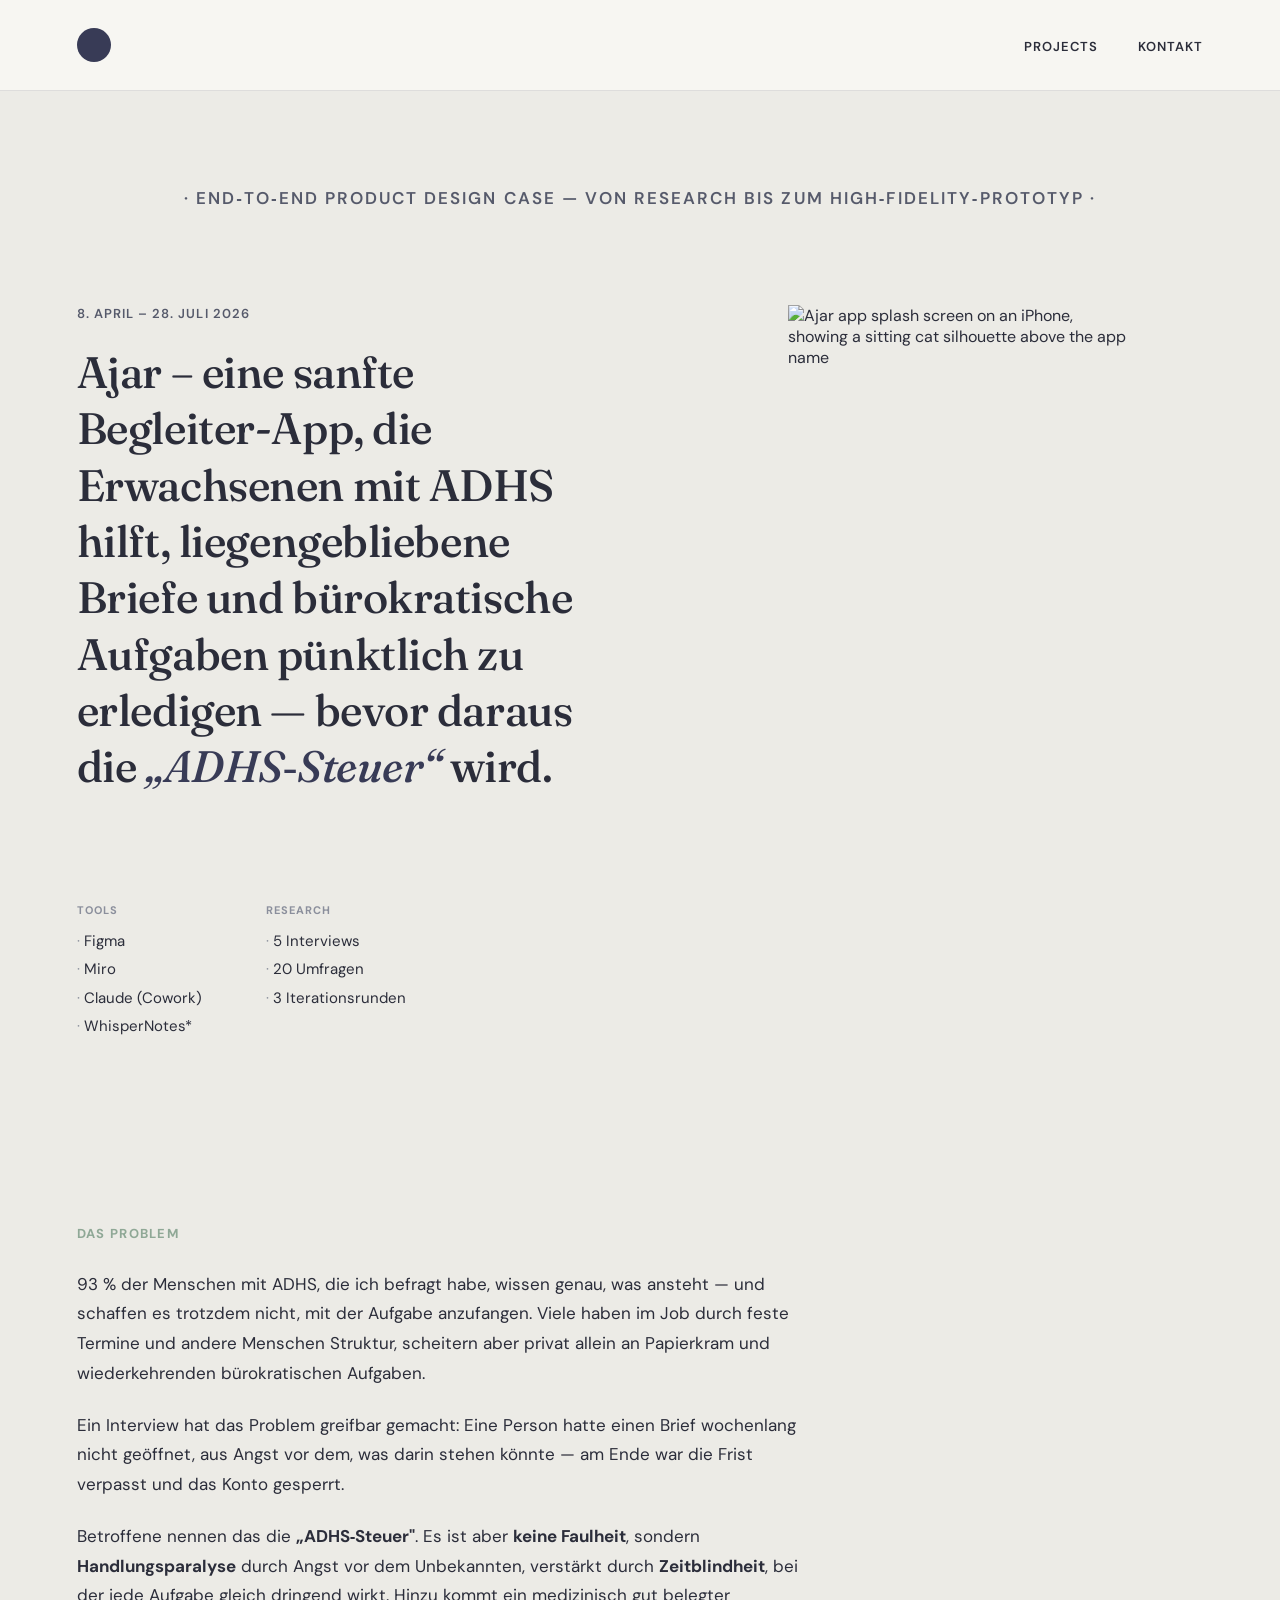
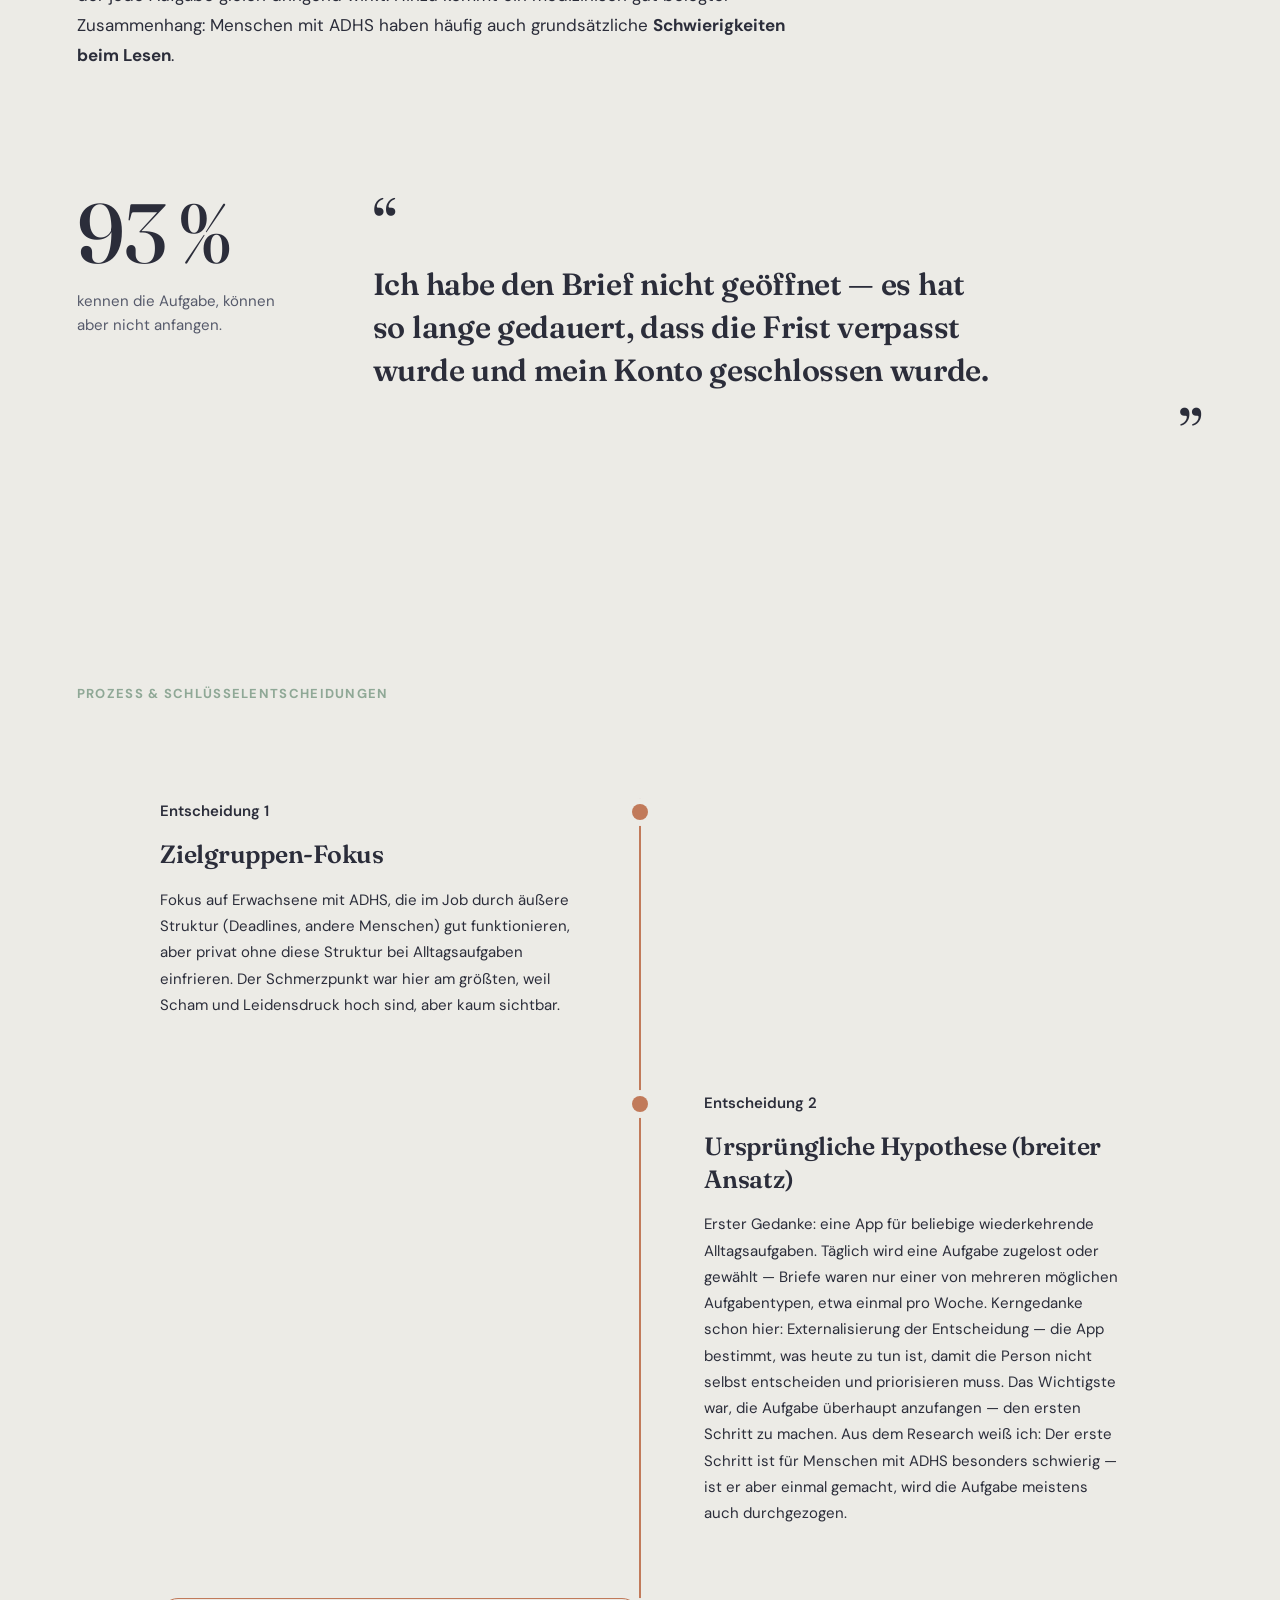
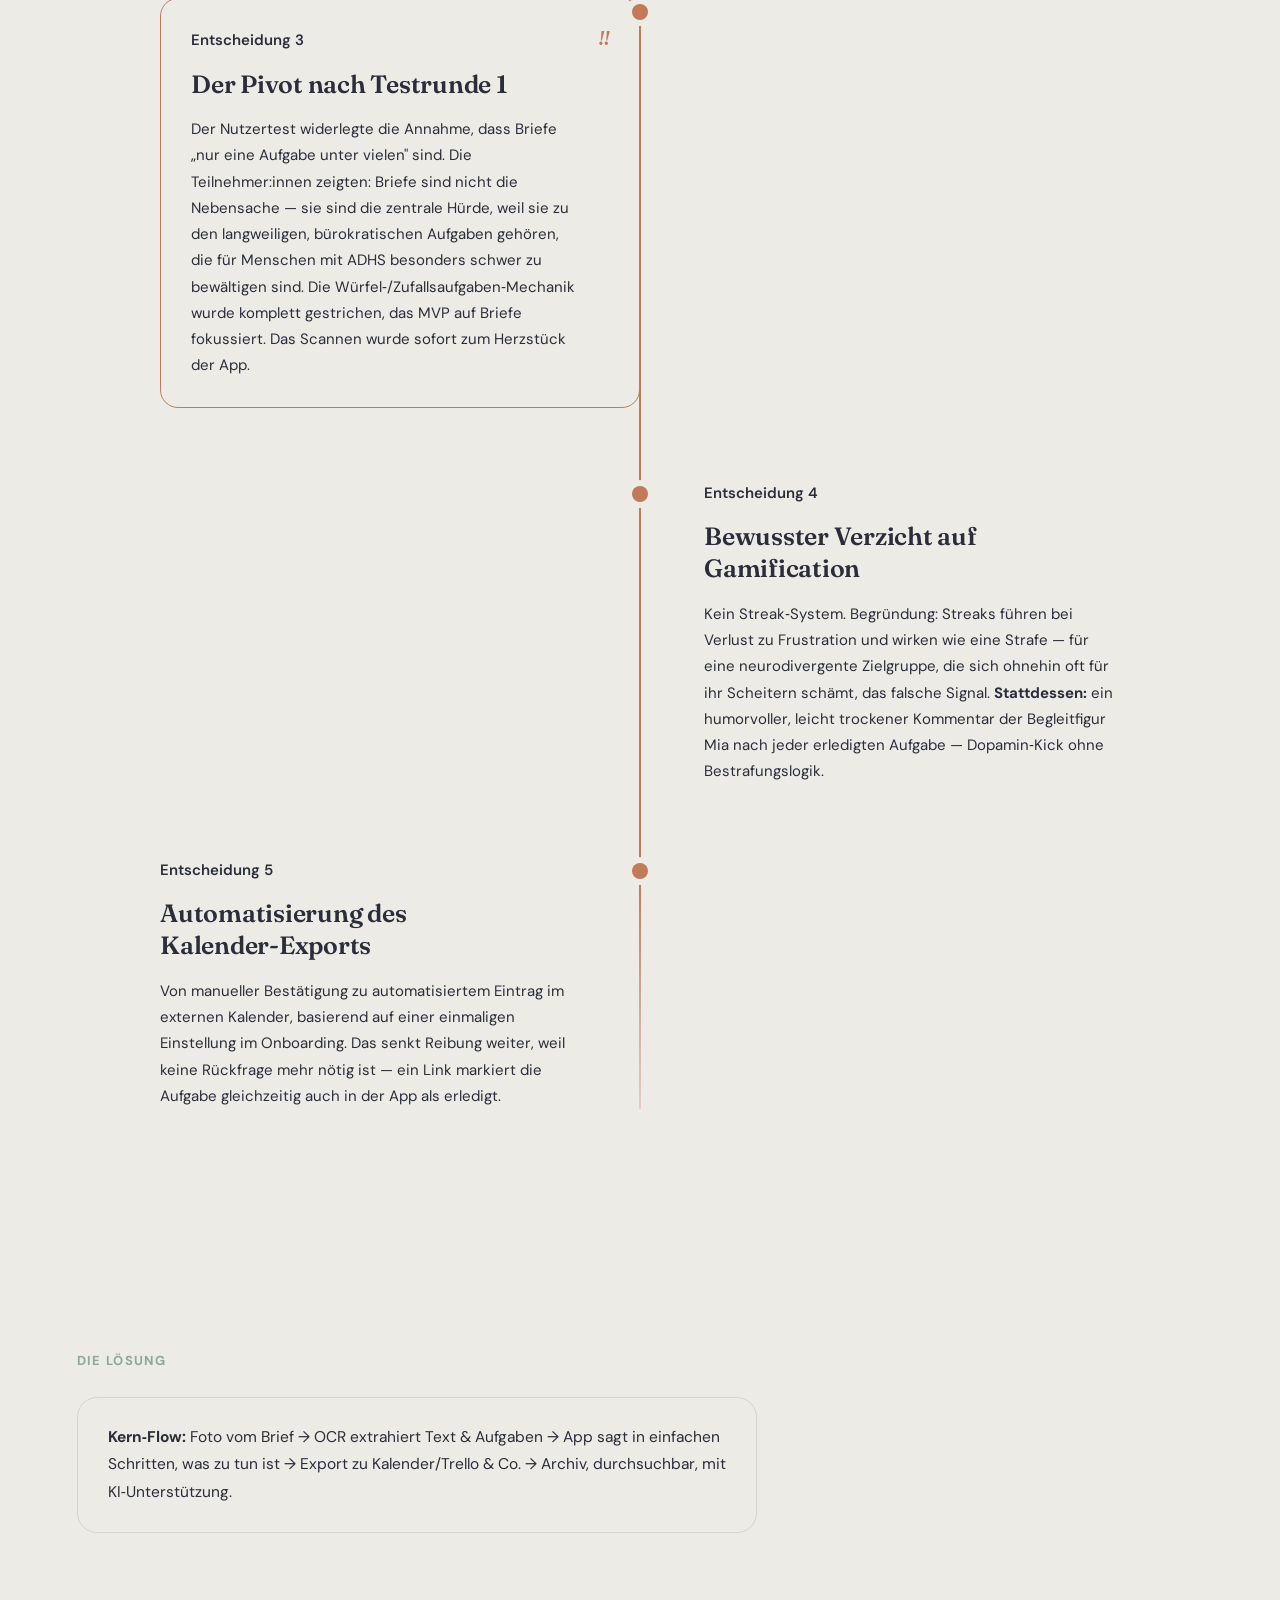
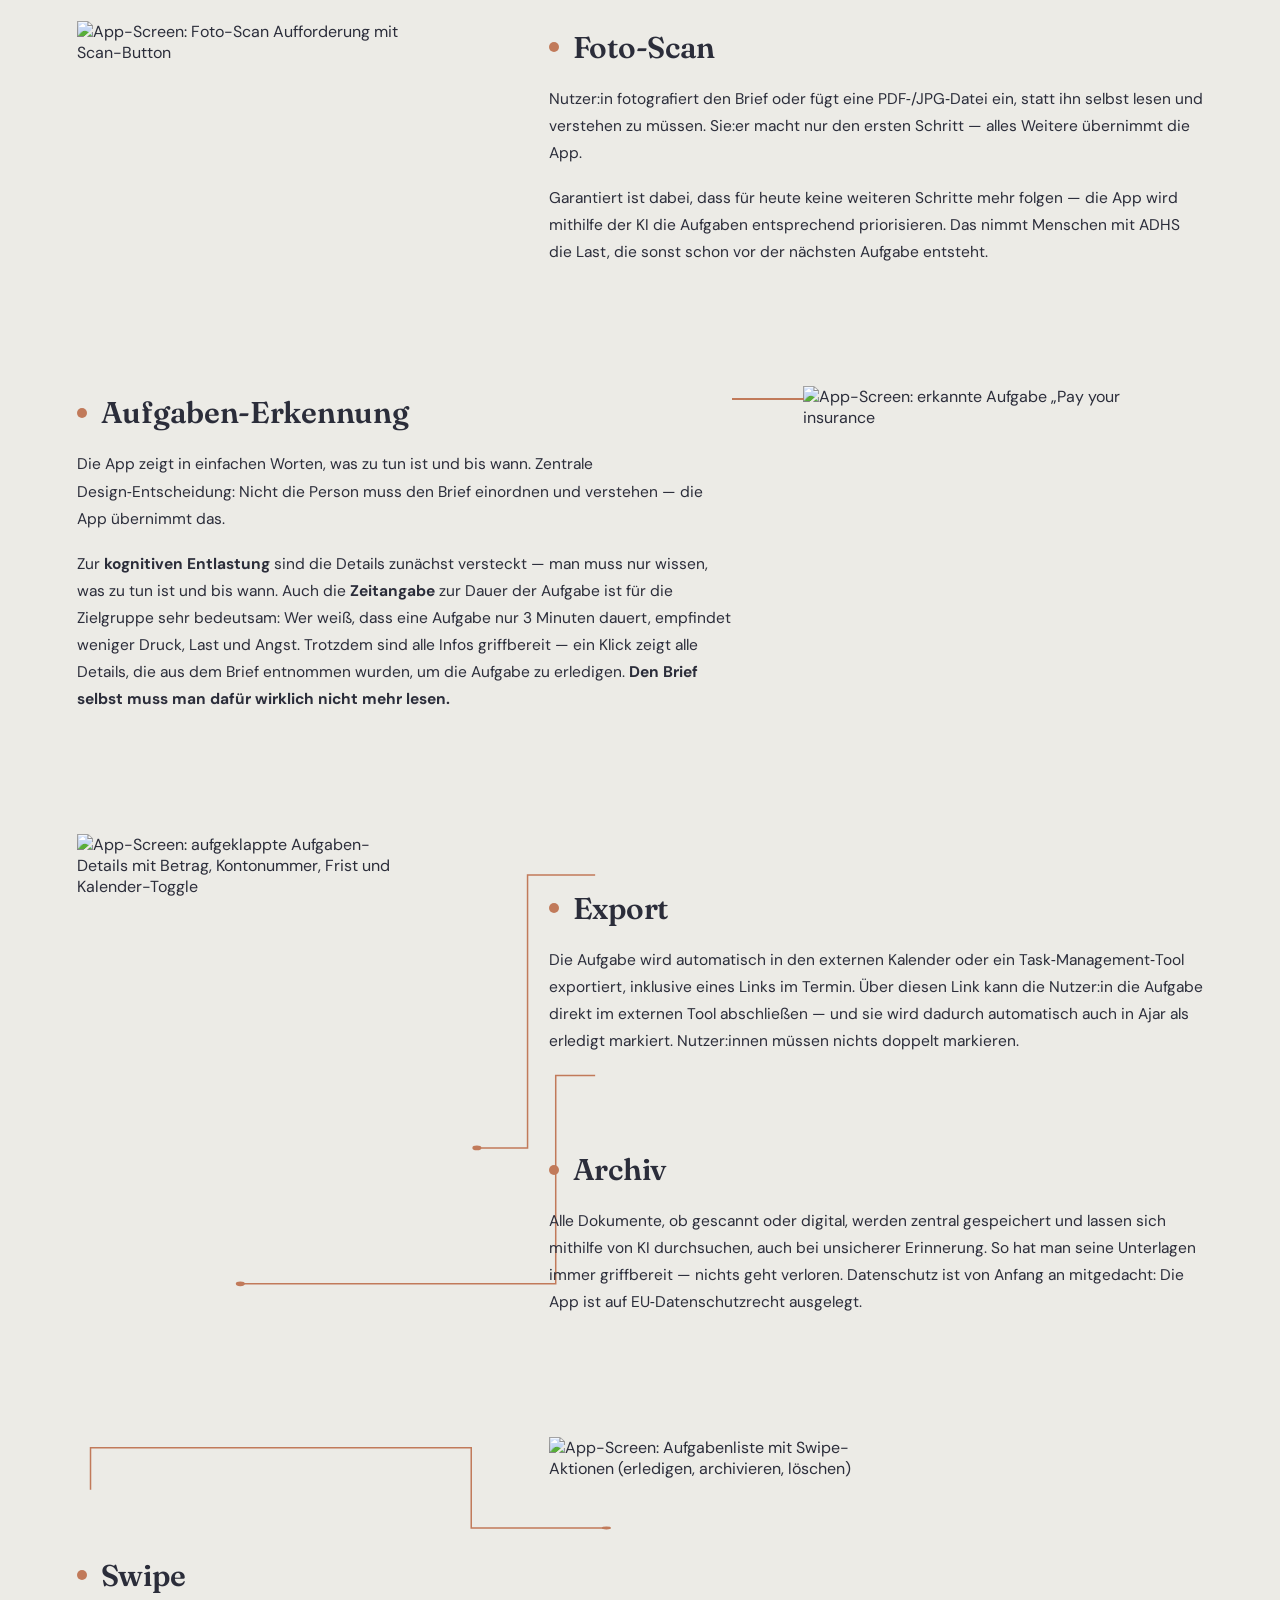
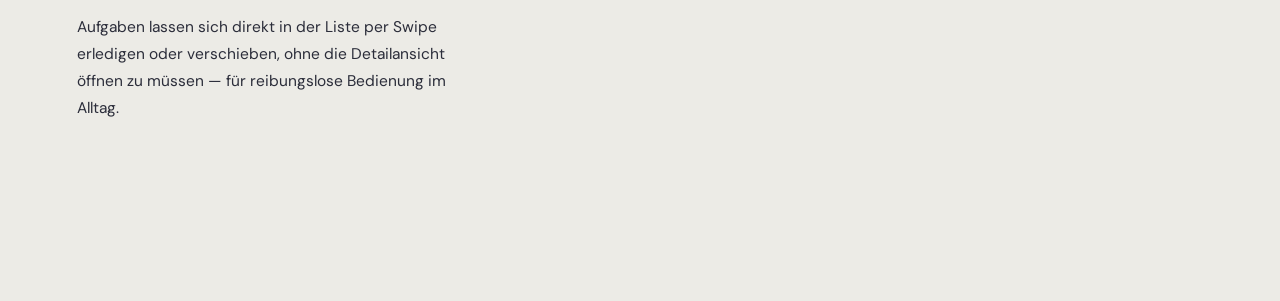
==== index.html @ 33cb2bfc "Add files via upload" ====
<!DOCTYPE html>
<html lang="de">
<head>
<meta charset="UTF-8">
<meta name="viewport" content="width=device-width, initial-scale=1.0">
<title>Ajar — Product Design Case</title>
<link rel="preconnect" href="https://fonts.googleapis.com">
<link rel="preconnect" href="https://fonts.gstatic.com" crossorigin>
<link href="https://fonts.googleapis.com/css2?family=Fraunces:ital,opsz,wght@0,9..144,400;0,9..144,500;0,9..144,600;1,9..144,500&family=DM+Sans:wght@400;500;600;700&display=swap" rel="stylesheet">
<link rel="stylesheet" href="styles.css">
</head>
<body>

<nav>
  <a href="#top" class="logo-dot" aria-label="Home"></a>
  <ul class="nav-links">
    <li><a href="#projects">Projects</a></li>
    <li><a href="#kontakt">Kontakt</a></li>
  </ul>
</nav>

<main class="hero" id="top">
  <p class="eyebrow">· End‑to‑End Product Design Case — von Research bis zum High‑Fidelity‑Prototyp ·</p>

  <div class="hero-grid">
    <div class="hero-copy">
      <p class="date-range">8. April – 28. Juli 2026</p>
      <h1>Ajar – eine sanfte Begleiter‑App, die Erwachsenen mit ADHS hilft, liegengebliebene Briefe und bürokratische Aufgaben pünktlich zu erledigen — bevor daraus die <em>„ADHS‑Steuer“</em> wird.</h1>

      <div class="meta-columns">
        <div class="meta-block">
          <h3>Tools</h3>
          <ul>
            <li>Figma</li>
            <li>Miro</li>
            <li>Claude (Cowork)</li>
            <li>WhisperNotes*</li>
          </ul>
        </div>
        <div class="meta-block">
          <h3>Research</h3>
          <ul>
            <li>5 Interviews</li>
            <li>20 Umfragen</li>
            <li>3 Iterationsrunden</li>
          </ul>
        </div>
      </div>
    </div>

    <div class="phone-wrap">
      <img class="phone-mockup" src="images/ajar-mockup.png" alt="Ajar app splash screen on an iPhone, showing a sitting cat silhouette above the app name">
    </div>
  </div>
</main>

<section class="problem" id="problem">
  <p class="section-eyebrow">Das Problem</p>

  <div class="problem-copy">
    <p>93 % der Menschen mit ADHS, die ich befragt habe, wissen genau, was ansteht — und schaffen es trotzdem nicht, mit der Aufgabe anzufangen. Viele haben im Job durch feste Termine und andere Menschen Struktur, scheitern aber privat allein an Papierkram und wiederkehrenden bürokratischen Aufgaben.</p>

    <p>Ein Interview hat das Problem greifbar gemacht: Eine Person hatte einen Brief wochenlang nicht geöffnet, aus Angst vor dem, was darin stehen könnte — am Ende war die Frist verpasst und das Konto gesperrt.</p>

    <p>Betroffene nennen das die <strong>„ADHS‑Steuer"</strong>. Es ist aber <strong>keine Faulheit</strong>, sondern <strong>Handlungsparalyse</strong> durch Angst vor dem Unbekannten, verstärkt durch <strong>Zeitblindheit</strong>, bei der jede Aufgabe gleich dringend wirkt. Hinzu kommt ein medizinisch gut belegter Zusammenhang: Menschen mit ADHS haben häufig auch grundsätzliche <strong>Schwierigkeiten beim Lesen</strong>.</p>
  </div>

  <div class="problem-highlight">
    <div class="stat-block">
      <span class="stat-number">93 %</span>
      <p class="stat-caption">kennen die Aufgabe, können aber nicht anfangen.</p>
    </div>

    <div class="quote-block">
      <span class="quote-mark">&ldquo;</span>
      <blockquote>Ich habe den Brief nicht geöffnet — es hat so lange gedauert, dass die Frist verpasst wurde und mein Konto geschlossen wurde.</blockquote>
      <span class="quote-mark close">&rdquo;</span>
    </div>
  </div>
</section>

<section class="process" id="process">
  <p class="section-eyebrow">Prozess &amp; Schlüsselentscheidungen</p>

  <div class="timeline">
    <div class="timeline-row left">
      <span class="timeline-dot"></span>
      <div class="timeline-item">
        <p class="step-label">Entscheidung 1</p>
        <h3>Zielgruppen‑Fokus</h3>
        <p>Fokus auf Erwachsene mit ADHS, die im Job durch äußere Struktur (Deadlines, andere Menschen) gut funktionieren, aber privat ohne diese Struktur bei Alltagsaufgaben einfrieren. Der Schmerzpunkt war hier am größten, weil Scham und Leidensdruck hoch sind, aber kaum sichtbar.</p>
      </div>
    </div>

    <div class="timeline-row right">
      <span class="timeline-dot"></span>
      <div class="timeline-item">
        <p class="step-label">Entscheidung 2</p>
        <h3>Ursprüngliche Hypothese (breiter Ansatz)</h3>
        <p>Erster Gedanke: eine App für beliebige wiederkehrende Alltagsaufgaben. Täglich wird eine Aufgabe zugelost oder gewählt — Briefe waren nur einer von mehreren möglichen Aufgabentypen, etwa einmal pro Woche. Kerngedanke schon hier: Externalisierung der Entscheidung — die App bestimmt, was heute zu tun ist, damit die Person nicht selbst entscheiden und priorisieren muss. Das Wichtigste war, die Aufgabe überhaupt anzufangen — den ersten Schritt zu machen. Aus dem Research weiß ich: Der erste Schritt ist für Menschen mit ADHS besonders schwierig — ist er aber einmal gemacht, wird die Aufgabe meistens auch durchgezogen.</p>
      </div>
    </div>

    <div class="timeline-row left">
      <span class="timeline-dot"></span>
      <div class="timeline-item highlight">
        <span class="highlight-icon">‼</span>
        <p class="step-label">Entscheidung 3</p>
        <h3>Der Pivot nach Testrunde 1</h3>
        <p>Der Nutzertest widerlegte die Annahme, dass Briefe „nur eine Aufgabe unter vielen" sind. Die Teilnehmer:innen zeigten: Briefe sind nicht die Nebensache — sie sind die zentrale Hürde, weil sie zu den langweiligen, bürokratischen Aufgaben gehören, die für Menschen mit ADHS besonders schwer zu bewältigen sind. Die Würfel‑/Zufallsaufgaben‑Mechanik wurde komplett gestrichen, das MVP auf Briefe fokussiert. Das Scannen wurde sofort zum Herzstück der App.</p>
      </div>
    </div>

    <div class="timeline-row right">
      <span class="timeline-dot"></span>
      <div class="timeline-item">
        <p class="step-label">Entscheidung 4</p>
        <h3>Bewusster Verzicht auf Gamification</h3>
        <p>Kein Streak‑System. Begründung: Streaks führen bei Verlust zu Frustration und wirken wie eine Strafe — für eine neurodivergente Zielgruppe, die sich ohnehin oft für ihr Scheitern schämt, das falsche Signal. <strong>Stattdessen:</strong> ein humorvoller, leicht trockener Kommentar der Begleitfigur Mia nach jeder erledigten Aufgabe — Dopamin‑Kick ohne Bestrafungslogik.</p>
      </div>
    </div>

    <div class="timeline-row left">
      <span class="timeline-dot"></span>
      <div class="timeline-item">
        <p class="step-label">Entscheidung 5</p>
        <h3>Automatisierung des Kalender‑Exports</h3>
        <p>Von manueller Bestätigung zu automatisiertem Eintrag im externen Kalender, basierend auf einer einmaligen Einstellung im Onboarding. Das senkt Reibung weiter, weil keine Rückfrage mehr nötig ist — ein Link markiert die Aufgabe gleichzeitig auch in der App als erledigt.</p>
      </div>
    </div>
  </div>
</section>


<section class="solution" id="solution">
  <p class="section-eyebrow">Die Lösung</p>

  <div class="flow-card">
    <strong>Kern‑Flow:</strong> Foto vom Brief → OCR extrahiert Text &amp; Aufgaben → App sagt in einfachen Schritten, was zu tun ist → Export zu Kalender/Trello &amp; Co. → Archiv, durchsuchbar, mit KI‑Unterstützung.
  </div>

  <div class="feature-row">
    <div class="feature-phone">
      <img src="images/phone1-scan.png" alt="App-Screen: Foto-Scan Aufforderung mit Scan-Button">
    </div>
    <div class="feature-text">
      <h3>Foto‑Scan</h3>
      <p>Nutzer:in fotografiert den Brief oder fügt eine PDF‑/JPG‑Datei ein, statt ihn selbst lesen und verstehen zu müssen. Sie:er macht nur den ersten Schritt — alles Weitere übernimmt die App.</p>
      <p>Garantiert ist dabei, dass für heute keine weiteren Schritte mehr folgen — die App wird mithilfe der KI die Aufgaben entsprechend priorisieren. Das nimmt Menschen mit ADHS die Last, die sonst schon vor der nächsten Aufgabe entsteht.</p>
    </div>
  </div>

  <div class="feature-row reverse">
    <div class="feature-text">
      <h3>Aufgaben‑Erkennung</h3>
      <p>Die App zeigt in einfachen Worten, was zu tun ist und bis wann. Zentrale Design‑Entscheidung: Nicht die Person muss den Brief einordnen und verstehen — die App übernimmt das.</p>
      <p>Zur <strong>kognitiven Entlastung</strong> sind die Details zunächst versteckt — man muss nur wissen, was zu tun ist und bis wann. Auch die <strong>Zeitangabe</strong> zur Dauer der Aufgabe ist für die Zielgruppe sehr bedeutsam: Wer weiß, dass eine Aufgabe nur 3 Minuten dauert, empfindet weniger Druck, Last und Angst. Trotzdem sind alle Infos griffbereit — ein Klick zeigt alle Details, die aus dem Brief entnommen wurden, um die Aufgabe zu erledigen. <strong>Den Brief selbst muss man dafür wirklich nicht mehr lesen.</strong></p>
    </div>
    <div class="feature-phone">
      <img src="images/phone2-task.png" alt="App-Screen: erkannte Aufgabe „Pay your insurance" mit Frist und Aktionen">
    </div>
  </div>

  <div class="feature-stack-row">
    <svg class="connector-svg" viewBox="0 0 1000 800" preserveAspectRatio="none">
      <path d="M 355 520 L 400 520 L 400 68 L 460 68" fill="none" stroke="#c17a5a" stroke-width="1.5" vector-effect="non-scaling-stroke"/>
      <circle class="dot-end" cx="355" cy="520" r="4" vector-effect="non-scaling-stroke"/>
      <path d="M 145 745 L 425 745 L 425 400 L 460 400" fill="none" stroke="#c17a5a" stroke-width="1.5" vector-effect="non-scaling-stroke"/>
      <circle class="dot-end" cx="145" cy="745" r="4" vector-effect="non-scaling-stroke"/>
    </svg>
    <div class="feature-phone">
      <img src="images/phone3-detail.png" alt="App-Screen: aufgeklappte Aufgaben-Details mit Betrag, Kontonummer, Frist und Kalender-Toggle">
    </div>
    <div class="feature-stack">
      <div class="feature-text">
        <h3>Export</h3>
        <p>Die Aufgabe wird automatisch in den externen Kalender oder ein Task‑Management‑Tool exportiert, inklusive eines Links im Termin. Über diesen Link kann die Nutzer:in die Aufgabe direkt im externen Tool abschließen — und sie wird dadurch automatisch auch in Ajar als erledigt markiert. Nutzer:innen müssen nichts doppelt markieren.</p>
      </div>
      <div class="feature-text">
        <h3>Archiv</h3>
        <p>Alle Dokumente, ob gescannt oder digital, werden zentral gespeichert und lassen sich mithilfe von KI durchsuchen, auch bei unsicherer Erinnerung. So hat man seine Unterlagen immer griffbereit — nichts geht verloren. Datenschutz ist von Anfang an mitgedacht: Die App ist auf EU‑Datenschutzrecht ausgelegt.</p>
      </div>
    </div>
  </div>

  <div class="feature-swipe-row">
    <svg class="connector-svg" viewBox="0 0 1000 800" preserveAspectRatio="none">
      <path d="M 470 255 L 350 255 L 350 30 L 12 30 L 12 148" fill="none" stroke="#c17a5a" stroke-width="1.5" vector-effect="non-scaling-stroke"/>
      <circle class="dot-end" cx="470" cy="255" r="4" vector-effect="non-scaling-stroke"/>
    </svg>
    <div class="feature-text">
      <h3>Swipe</h3>
      <p>Aufgaben lassen sich direkt in der Liste per Swipe erledigen oder verschieben, ohne die Detailansicht öffnen zu müssen — für reibungslose Bedienung im Alltag.</p>
    </div>
    <div class="feature-phone">
      <img src="images/phone4-swipe.png" alt="App-Screen: Aufgabenliste mit Swipe-Aktionen (erledigen, archivieren, löschen)">
    </div>
  </div>
</section>

</body>
</html>
---- styles.css ----
:root {
    --bg: #ecebe6;
    --bg-nav: #f7f6f2;
    --ink: #2b2d3a;
    --ink-soft: #565a6b;
    --ink-faint: #8b8f9c;
    --navy: #383b56;
    --navy-deep: #23253a;
    --rule: rgba(43, 45, 58, 0.12);
    --cream-hair: rgba(43, 45, 58, 0.18);
  }

  * { margin: 0; padding: 0; box-sizing: border-box; }

  html { scroll-behavior: smooth; }

  body {
    background: var(--bg);
    color: var(--ink);
    font-family: 'DM Sans', sans-serif;
    -webkit-font-smoothing: antialiased;
  }

  /* ---------- NAV ---------- */
  nav {
    display: flex;
    align-items: center;
    justify-content: space-between;
    padding: 28px clamp(24px, 6vw, 96px);
    background: var(--bg-nav);
    border-bottom: 1px solid var(--rule);
  }

  .logo-dot {
    width: 34px;
    height: 34px;
    border-radius: 50%;
    background: var(--navy);
    display: block;
  }

  .logo-dot:focus-visible,
  .nav-links a:focus-visible {
    outline: 2px solid var(--navy);
    outline-offset: 4px;
  }

  .nav-links {
    display: flex;
    gap: 40px;
    list-style: none;
  }

  .nav-links a {
    color: var(--ink);
    text-decoration: none;
    font-size: 13px;
    font-weight: 600;
    letter-spacing: 0.08em;
    text-transform: uppercase;
    position: relative;
    padding-bottom: 4px;
  }

  .nav-links a::after {
    content: "";
    position: absolute;
    left: 0;
    bottom: 0;
    width: 0;
    height: 1px;
    background: var(--ink);
    transition: width 0.25s ease;
  }

  .nav-links a:hover::after { width: 100%; }

  /* ---------- HERO ---------- */
  .hero {
    padding: clamp(48px, 8vw, 96px) clamp(24px, 6vw, 96px) clamp(64px, 10vw, 120px);
  }

  .eyebrow {
    text-align: center;
    font-size: clamp(13px, 1.4vw, 17px);
    font-weight: 600;
    letter-spacing: 0.12em;
    text-transform: uppercase;
    color: var(--ink-soft);
    margin-bottom: clamp(56px, 8vw, 96px);
  }

  .hero-grid {
    display: grid;
    grid-template-columns: minmax(280px, 560px) 1fr;
    gap: clamp(32px, 6vw, 80px);
    align-items: start;
  }

  .hero-copy { opacity: 0; animation: rise 0.7s ease forwards 0.1s; }

  .date-range {
    font-size: 13px;
    font-weight: 600;
    letter-spacing: 0.08em;
    text-transform: uppercase;
    color: var(--ink-soft);
    margin-bottom: 22px;
  }

  h1 {
    font-family: 'Fraunces', serif;
    font-weight: 500;
    font-size: clamp(30px, 3.6vw, 44px);
    line-height: 1.28;
    letter-spacing: -0.01em;
    color: var(--ink);
    max-width: 34ch;
  }

  h1 em {
    font-style: italic;
    color: var(--navy);
  }

  .meta-columns {
    display: flex;
    gap: clamp(40px, 5vw, 64px);
    margin-top: clamp(64px, 12vh, 140px);
  }

  .meta-block h3 {
    font-size: 11px;
    font-weight: 700;
    letter-spacing: 0.1em;
    text-transform: uppercase;
    color: var(--ink-faint);
    margin-bottom: 10px;
  }

  .meta-block ul {
    list-style: none;
    font-size: 15px;
    line-height: 1.9;
    color: var(--ink);
  }

  .meta-block li::before {
    content: "· ";
    color: var(--ink-faint);
  }

  /* ---------- PHONE MOCKUP ---------- */
  .phone-wrap {
    display: flex;
    justify-content: center;
    opacity: 0;
    animation: rise 0.8s ease forwards 0.3s;
  }

  .phone-mockup {
    width: 100%;
    max-width: 340px;
    height: auto;
    display: block;
    filter: drop-shadow(0 30px 60px -20px rgba(35, 37, 58, 0.45))
            drop-shadow(0 10px 24px -8px rgba(35, 37, 58, 0.25));
  }

  @keyframes rise {
    from { opacity: 0; transform: translateY(18px); }
    to { opacity: 1; transform: translateY(0); }
  }

  @media (prefers-reduced-motion: reduce) {
    .hero-copy, .phone-wrap { animation: none; opacity: 1; }
  }

  /* ---------- RESPONSIVE ---------- */
  @media (max-width: 860px) {
    .hero-grid {
      grid-template-columns: 1fr;
    }
    .phone-wrap { order: -1; margin-bottom: 40px; }
    .meta-columns { flex-wrap: wrap; row-gap: 32px; }
    .nav-links { gap: 24px; }
  }

  @media (max-width: 480px) {
    nav { padding: 22px 20px; }
    .phone { width: 220px; height: 460px; }
  }

  /* ---------- PROBLEM SECTION ---------- */
  .problem {
    padding: clamp(40px, 6vw, 64px) clamp(24px, 6vw, 96px) clamp(96px, 12vw, 160px);
    max-width: 1280px;
  }

  .section-eyebrow {
    font-size: 13px;
    font-weight: 700;
    letter-spacing: 0.1em;
    text-transform: uppercase;
    color: #8fa896;
    margin-bottom: 28px;
  }

  .problem-copy {
    display: flex;
    flex-direction: column;
    gap: 22px;
    max-width: 62ch;
    font-size: 17px;
    line-height: 1.75;
    color: var(--ink);
  }

  .problem-copy strong {
    font-weight: 700;
    color: var(--ink);
  }

  .problem-copy em {
    font-style: normal;
  }

  .problem-highlight {
    display: grid;
    grid-template-columns: minmax(160px, 240px) 1fr;
    gap: clamp(24px, 5vw, 56px);
    align-items: start;
    margin-top: clamp(64px, 10vw, 120px);
  }

  .stat-block {
    display: flex;
    flex-direction: column;
    gap: 14px;
  }

  .stat-number {
    font-family: 'Fraunces', serif;
    font-weight: 500;
    font-size: clamp(56px, 7vw, 84px);
    line-height: 1;
    color: var(--ink);
    letter-spacing: -0.01em;
  }

  .stat-caption {
    font-size: 15px;
    line-height: 1.6;
    color: var(--ink-soft);
    max-width: 20ch;
  }

  .quote-block {
    position: relative;
  }

  .quote-mark {
    font-family: 'Fraunces', serif;
    font-size: clamp(48px, 6vw, 68px);
    color: var(--ink);
    line-height: 1;
    display: block;
    margin-bottom: 4px;
  }

  .quote-mark.close {
    text-align: right;
    margin-top: 8px;
    margin-bottom: 0;
  }

  blockquote {
    font-family: 'Fraunces', serif;
    font-weight: 600;
    font-size: clamp(22px, 2.4vw, 32px);
    line-height: 1.4;
    color: var(--ink);
    letter-spacing: -0.01em;
    max-width: 30ch;
  }

  @media (max-width: 780px) {
    .problem-highlight {
      grid-template-columns: 1fr;
      gap: 40px;
    }
  }

  /* ---------- PROCESS TIMELINE ---------- */
  .process {
    padding: clamp(40px, 6vw, 64px) clamp(24px, 6vw, 96px) clamp(120px, 14vw, 180px);
  }

  .timeline {
    position: relative;
    max-width: 1240px;
    margin-top: clamp(56px, 8vw, 96px);
  }

  .timeline::before {
    content: "";
    position: absolute;
    top: 0;
    left: 50%;
    width: 2px;
    height: 100%;
    background: linear-gradient(to bottom, #c17a5a 0%, #c17a5a 88%, rgba(193, 122, 90, 0.25) 100%);
    transform: translateX(-50%);
  }

  .timeline-row {
    position: relative;
    display: grid;
    grid-template-columns: 1fr 1fr;
    align-items: start;
    min-height: 40px;
  }

  .timeline-row + .timeline-row { margin-top: clamp(48px, 6vw, 72px); }

  .timeline-dot {
    position: absolute;
    left: 50%;
    top: 6px;
    width: 16px;
    height: 16px;
    border-radius: 50%;
    background: #c17a5a;
    transform: translateX(-50%);
    z-index: 2;
    box-shadow: 0 0 0 6px var(--bg);
  }

  .timeline-item { max-width: 480px; }

  .timeline-row.left .timeline-item {
    grid-column: 1;
    justify-self: end;
    padding-right: clamp(32px, 5vw, 64px);
    text-align: left;
  }

  .timeline-row.right .timeline-item {
    grid-column: 2;
    justify-self: start;
    padding-left: clamp(32px, 5vw, 64px);
    grid-row: 1;
  }

  .timeline-row.right { grid-template-columns: 1fr 1fr; }

  .step-label {
    font-size: 13px;
    font-weight: 600;
    color: var(--ink-soft);
    margin-bottom: 14px;
  }

  .timeline-item h3 {
    font-family: 'Fraunces', serif;
    font-weight: 600;
    font-size: clamp(20px, 2vw, 25px);
    line-height: 1.3;
    color: var(--ink);
    margin-bottom: 16px;
    letter-spacing: -0.01em;
  }

  .timeline-item p {
    font-size: 15px;
    line-height: 1.75;
    color: var(--ink);
  }

  .timeline-item p strong { font-weight: 700; }

  .timeline-item.highlight {
    position: relative;
    border: 1.5px solid #c17a5a;
    border-radius: 18px;
    padding: 28px 30px;
  }

  .highlight-icon {
    position: absolute;
    top: 26px;
    right: 28px;
    color: #c17a5a;
    font-family: 'Fraunces', serif;
    font-weight: 700;
    font-style: italic;
    font-size: 20px;
  }

  @media (max-width: 860px) {
    .timeline::before { left: 20px; }
    .timeline-dot { left: 20px; }
    .timeline-row,
    .timeline-row.right { grid-template-columns: 1fr; }
    .timeline-row.left .timeline-item,
    .timeline-row.right .timeline-item {
      grid-column: 1;
      justify-self: start;
      padding-left: 52px;
      padding-right: 0;
      max-width: 100%;
    }
    .highlight-icon { right: 20px; }
  }

  /* ---------- SOLUTION SECTION ---------- */
  .solution {
    padding: clamp(40px, 6vw, 64px) clamp(24px, 6vw, 96px) clamp(120px, 14vw, 180px);
  }

  .flow-card {
    border: 1.5px solid var(--rule);
    border-radius: 20px;
    padding: 26px 30px;
    max-width: 680px;
    font-size: 15.5px;
    line-height: 1.75;
    color: var(--ink);
    margin: 28px 0 clamp(56px, 8vw, 88px);
  }

  .flow-card strong { font-weight: 700; }

  .feature-row {
    display: grid;
    grid-template-columns: minmax(260px, 400px) 1fr;
    gap: clamp(32px, 6vw, 72px);
    align-items: start;
  }

  .feature-row + .feature-row {
    margin-top: clamp(64px, 10vw, 120px);
  }

  .feature-row.reverse {
    grid-template-columns: 1fr minmax(260px, 400px);
  }

  .feature-row.reverse .feature-phone { grid-column: 2; grid-row: 1; }
  .feature-row.reverse .feature-text { grid-column: 1; grid-row: 1; }

  .feature-phone img {
    width: 100%;
    max-width: 340px;
    height: auto;
    display: block;
    filter: drop-shadow(0 24px 44px -18px rgba(35, 37, 58, 0.4));
  }

  .feature-text {
    position: relative;
    padding-top: 8px;
  }

  .feature-text h3 {
    font-family: 'Fraunces', serif;
    font-weight: 600;
    font-size: clamp(22px, 2.4vw, 30px);
    color: var(--ink);
    letter-spacing: -0.01em;
    margin-bottom: 20px;
    display: flex;
    align-items: center;
    gap: 14px;
  }

  .feature-text h3::before {
    content: "";
    width: 10px;
    height: 10px;
    border-radius: 50%;
    background: #c17a5a;
    flex-shrink: 0;
  }

  .feature-text p {
    font-size: 15.5px;
    line-height: 1.75;
    color: var(--ink);
  }

  .feature-text p + p { margin-top: 18px; }

  .feature-text p strong { font-weight: 700; }

  /* connector line between dot and phone, desktop only */
  .feature-row.reverse .feature-text h3::after {
    content: "";
    position: absolute;
    top: 12px;
    right: -1px;
    width: clamp(32px, 6vw, 72px);
    height: 1.5px;
    background: #c17a5a;
    transform: translateX(100%);
  }

  @media (max-width: 860px) {
    .feature-row,
    .feature-row.reverse {
      grid-template-columns: 1fr;
    }
    .feature-row.reverse .feature-phone,
    .feature-row.reverse .feature-text {
      grid-column: 1;
      grid-row: auto;
    }
    .feature-row.reverse .feature-phone { order: 1; }
    .feature-row.reverse .feature-text { order: 2; }
    .feature-text h3::after { display: none; }
    .feature-phone { display: flex; justify-content: center; }
  }

  /* ---------- SOLUTION: stacked-callout rows ---------- */
  .feature-stack-row {
    display: grid;
    grid-template-columns: minmax(260px, 400px) 1fr;
    gap: clamp(32px, 6vw, 72px);
    align-items: start;
    margin-top: clamp(64px, 10vw, 120px);
    max-width: 1180px;
    position: relative;
  }

  .feature-stack {
    display: flex;
    flex-direction: column;
    gap: clamp(48px, 7vw, 88px);
    padding-top: clamp(24px, 4vw, 48px);
  }

  .feature-swipe-row {
    display: grid;
    grid-template-columns: minmax(260px, 400px) 1fr;
    gap: clamp(32px, 6vw, 72px);
    align-items: start;
    margin-top: clamp(64px, 10vw, 120px);
    max-width: 1180px;
    position: relative;
  }

  .feature-swipe-row .feature-phone { grid-column: 2; grid-row: 1; }
  .feature-swipe-row .feature-text { grid-column: 1; grid-row: 1; padding-top: clamp(60px, 10vw, 120px); }

  .connector-svg {
    position: absolute;
    inset: 0;
    width: 100%;
    height: 100%;
    pointer-events: none;
    z-index: 0;
  }

  .connector-svg .dot-end {
    fill: #c17a5a;
  }

  @media (max-width: 860px) {
    .feature-stack-row,
    .feature-swipe-row {
      grid-template-columns: 1fr;
    }
    .feature-swipe-row .feature-phone,
    .feature-swipe-row .feature-text {
      grid-column: 1;
      grid-row: auto;
      padding-top: 0;
    }
    .feature-swipe-row .feature-phone { order: 1; }
    .feature-swipe-row .feature-text { order: 2; margin-top: 24px; }
    .feature-stack { padding-top: 24px; }
    .connector-svg { display: none; }
  }
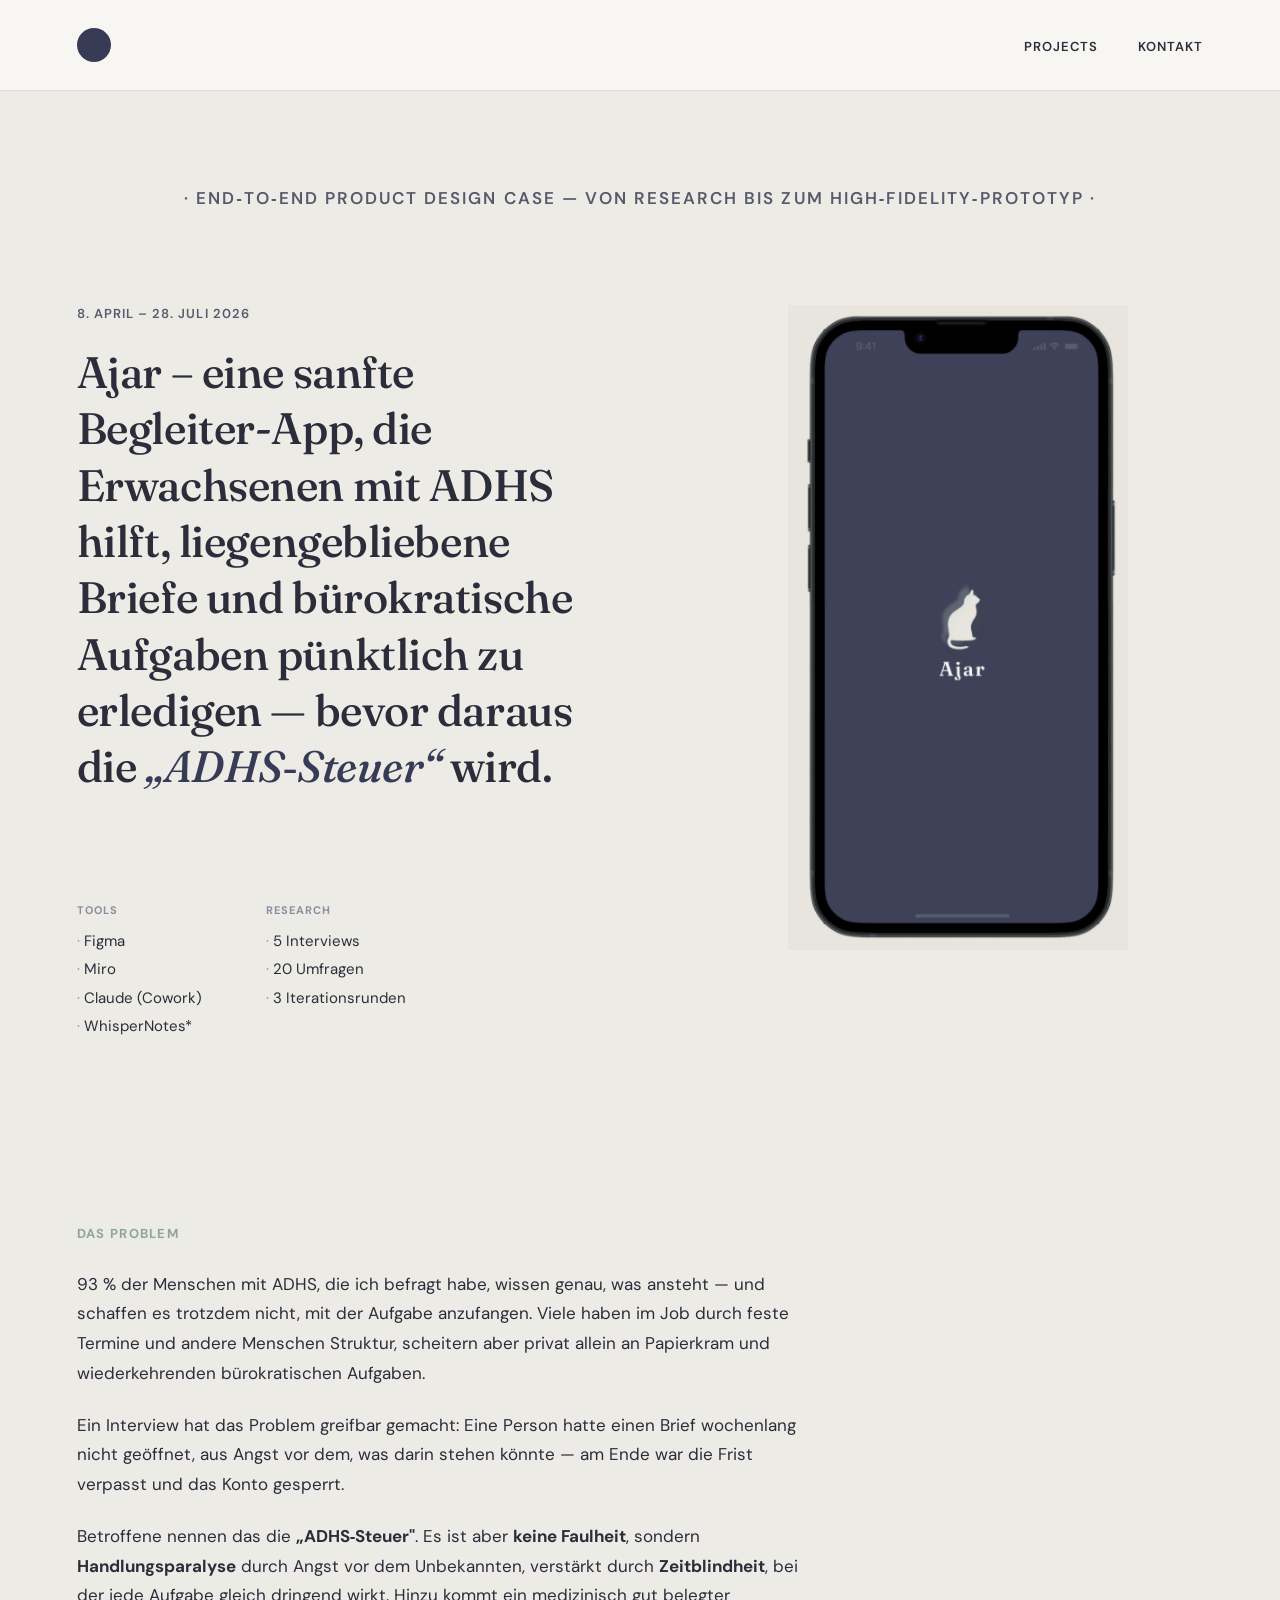
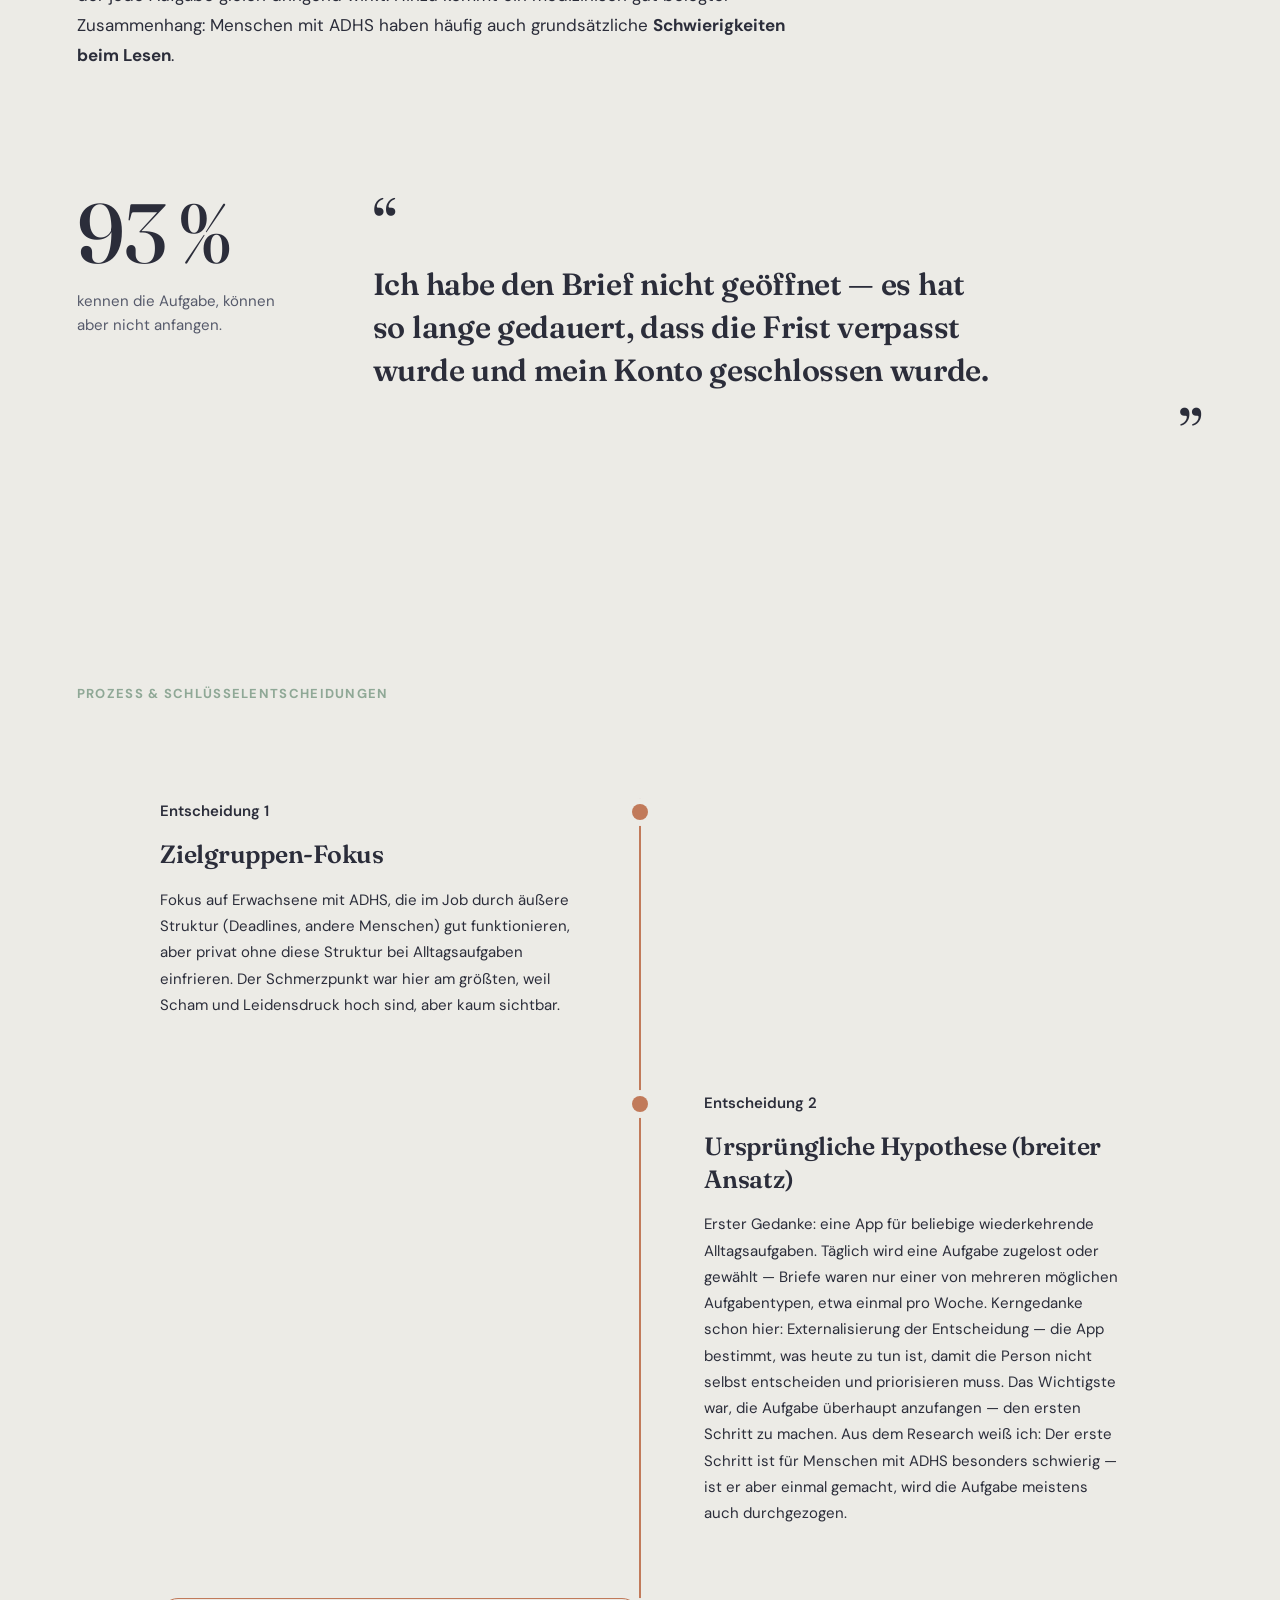
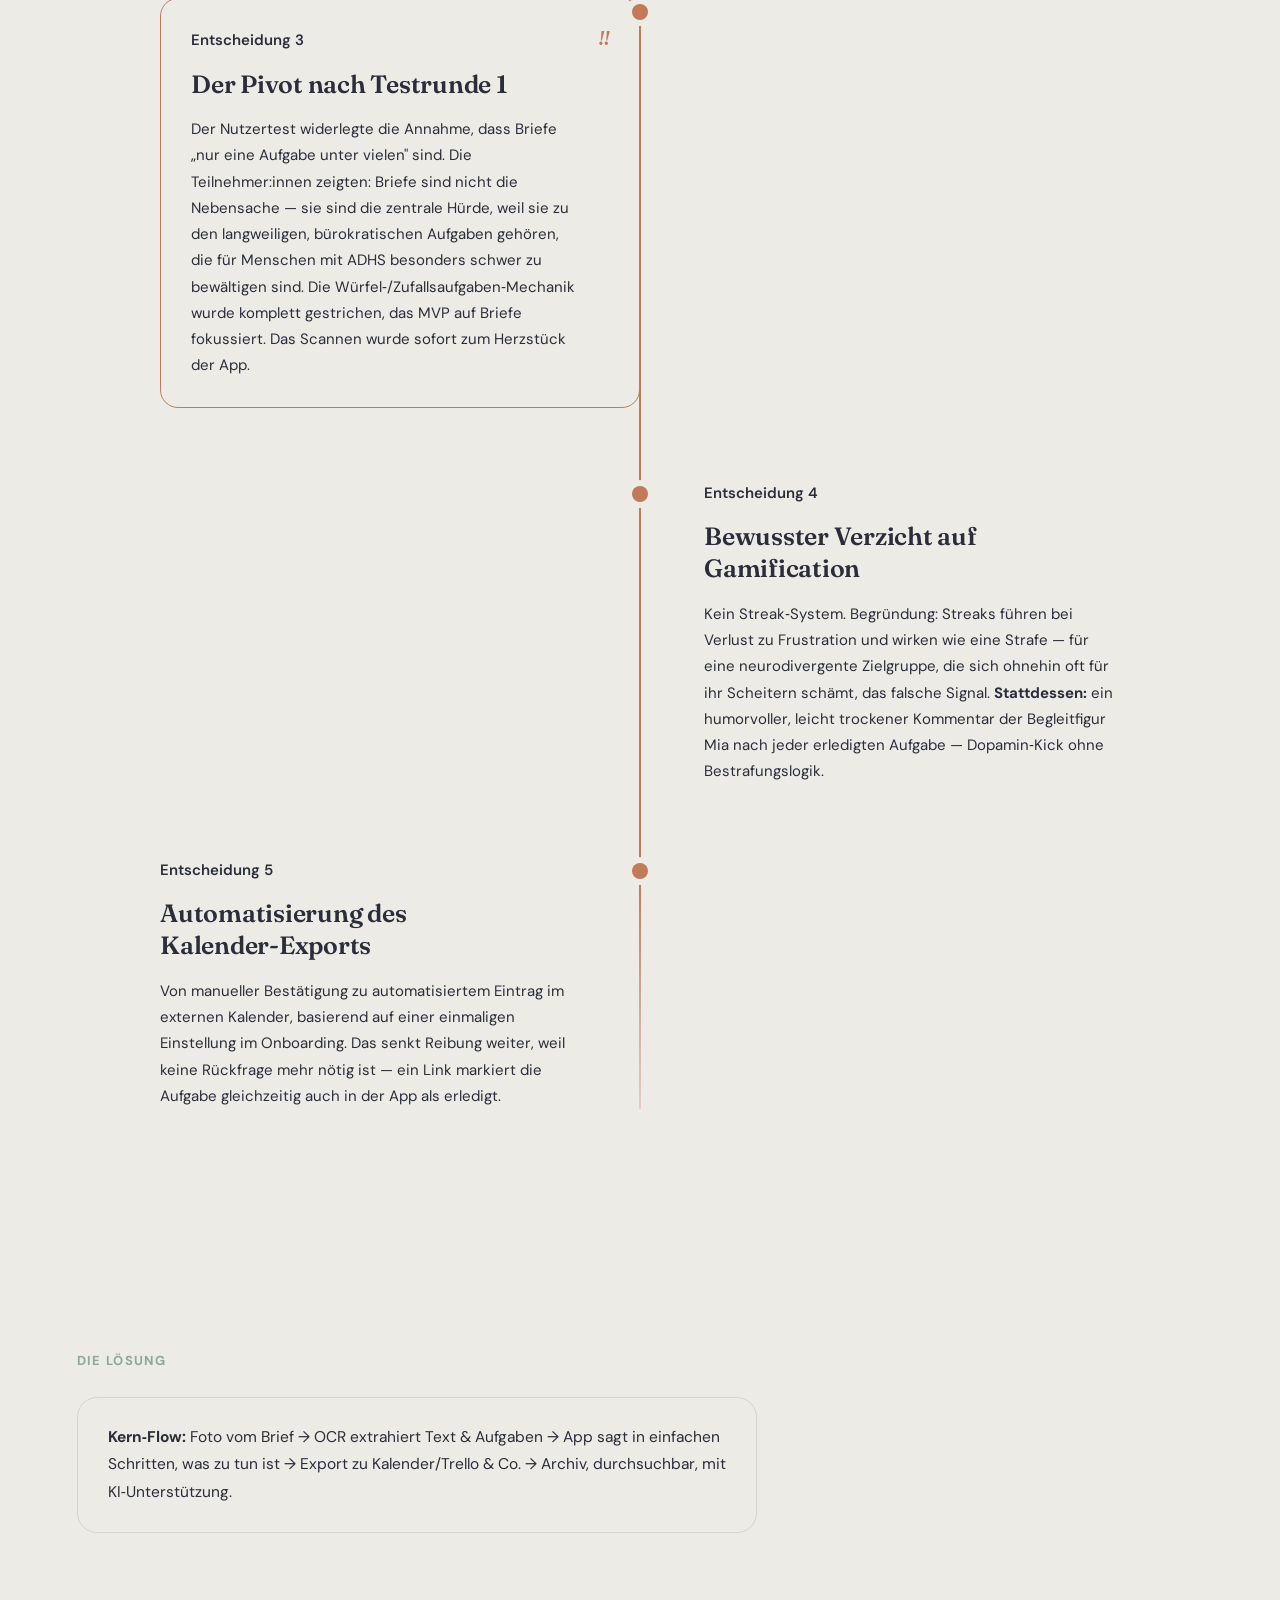
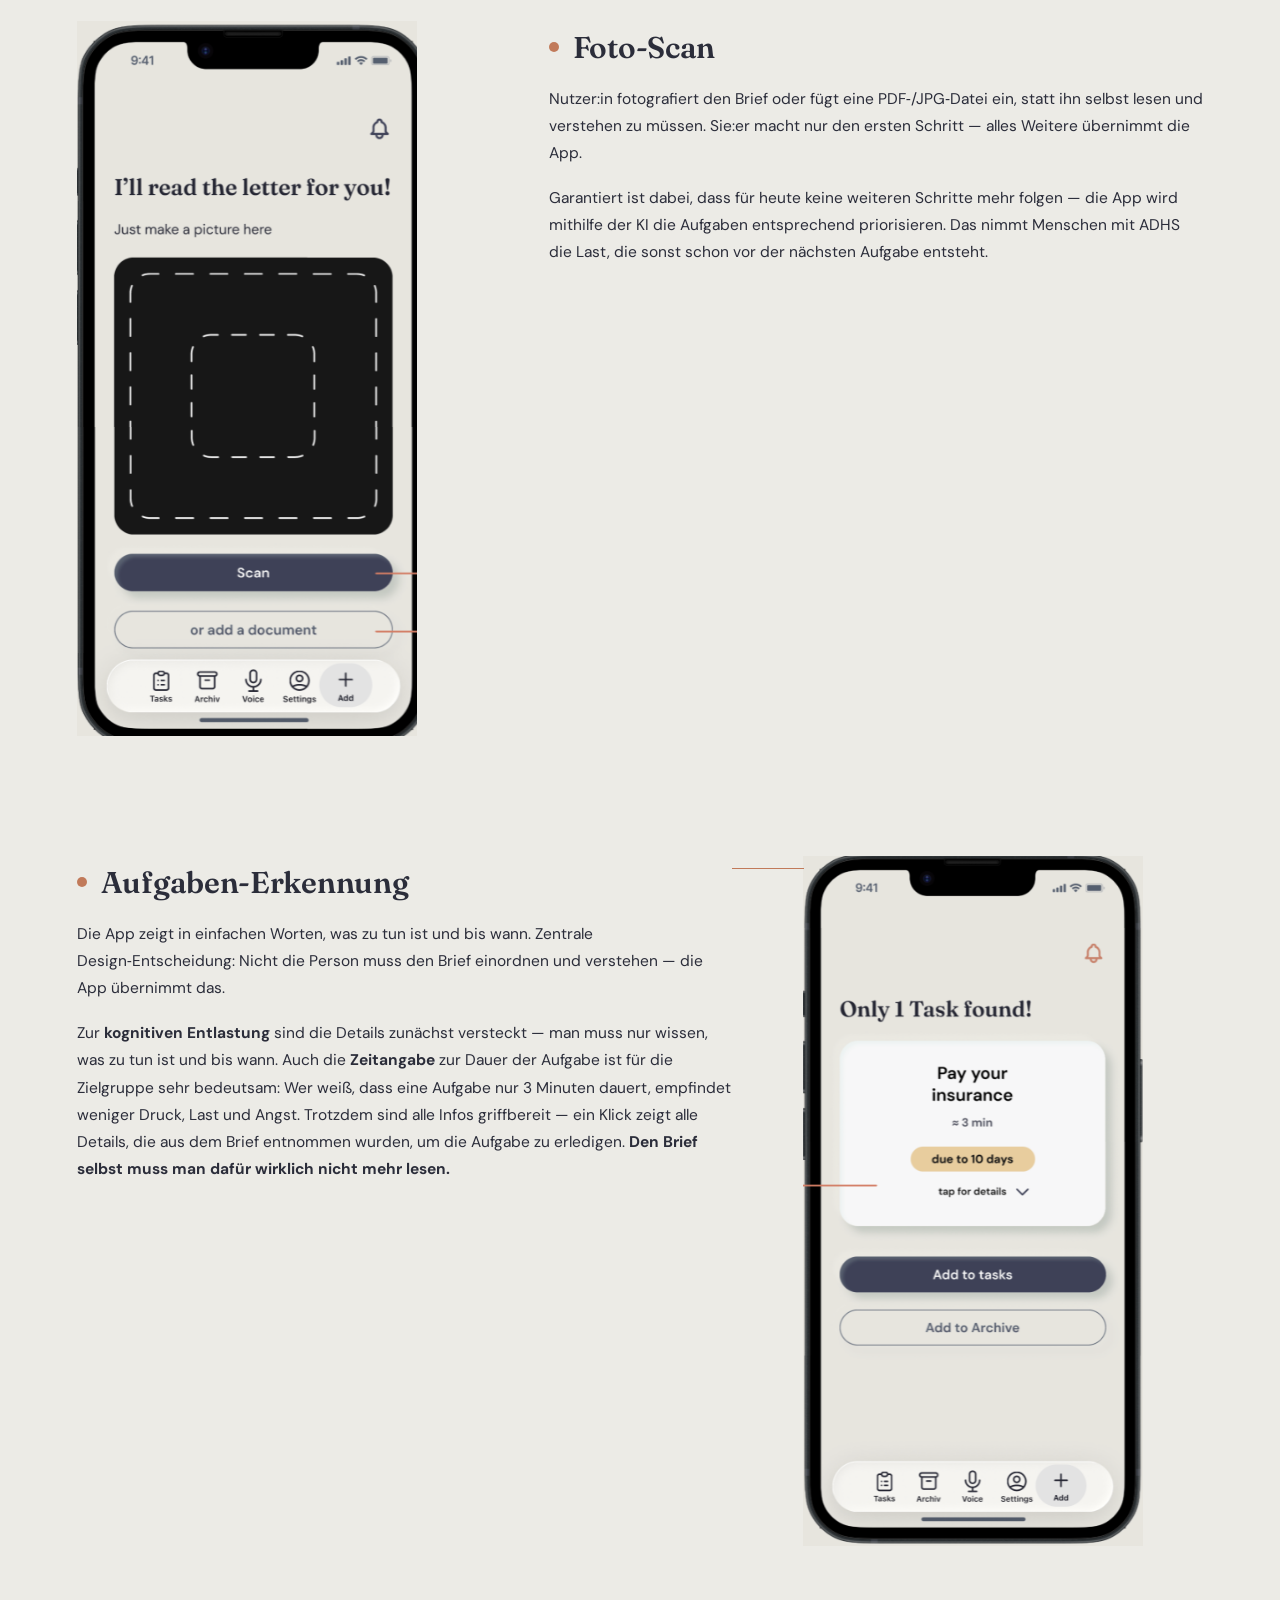
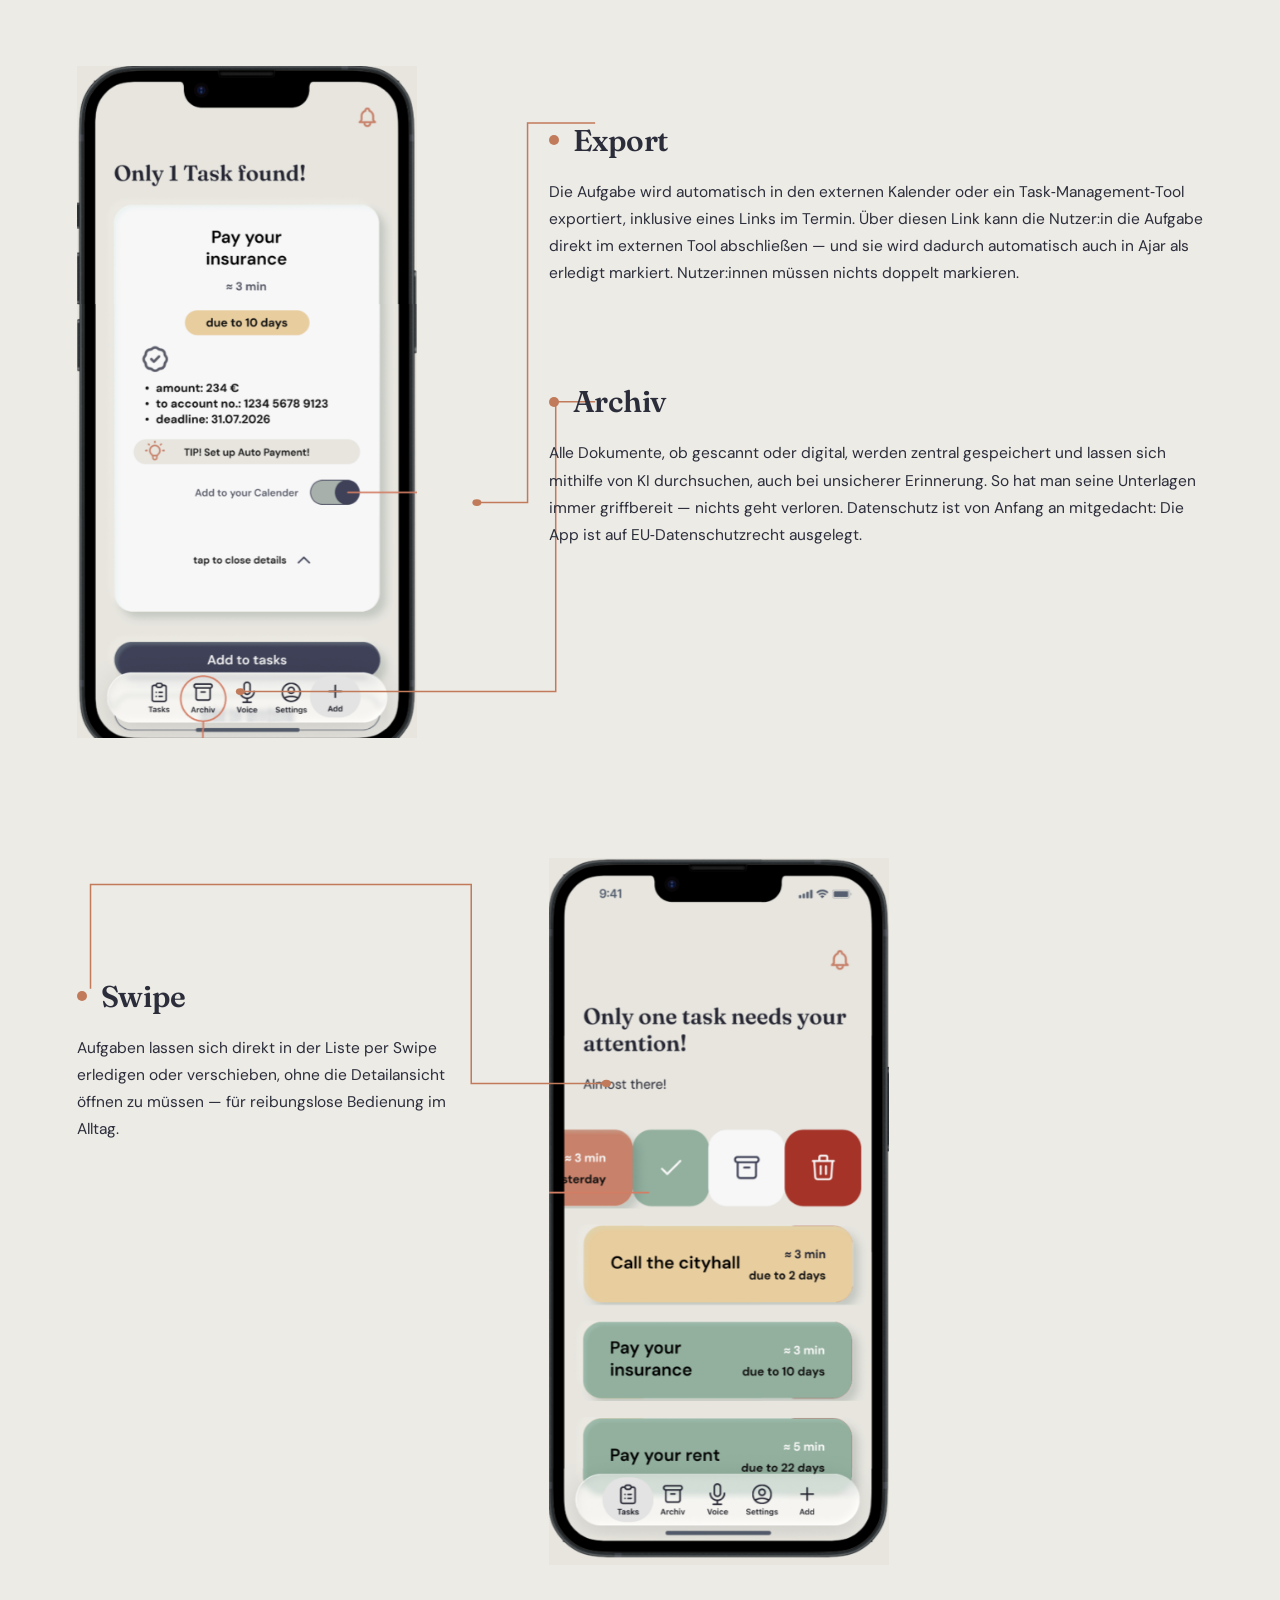
==== commit 8b8a89fa: "Add files via upload" ====
--- a/index.html
+++ b/index.html
@@ -2,6 +2,7 @@
 <html lang="de">
 <head>
 <meta charset="UTF-8">
+<meta name="robots" content="noindex, nofollow">
 <meta name="viewport" content="width=device-width, initial-scale=1.0">
 <title>Ajar — Product Design Case</title>
 <link rel="preconnect" href="https://fonts.googleapis.com">
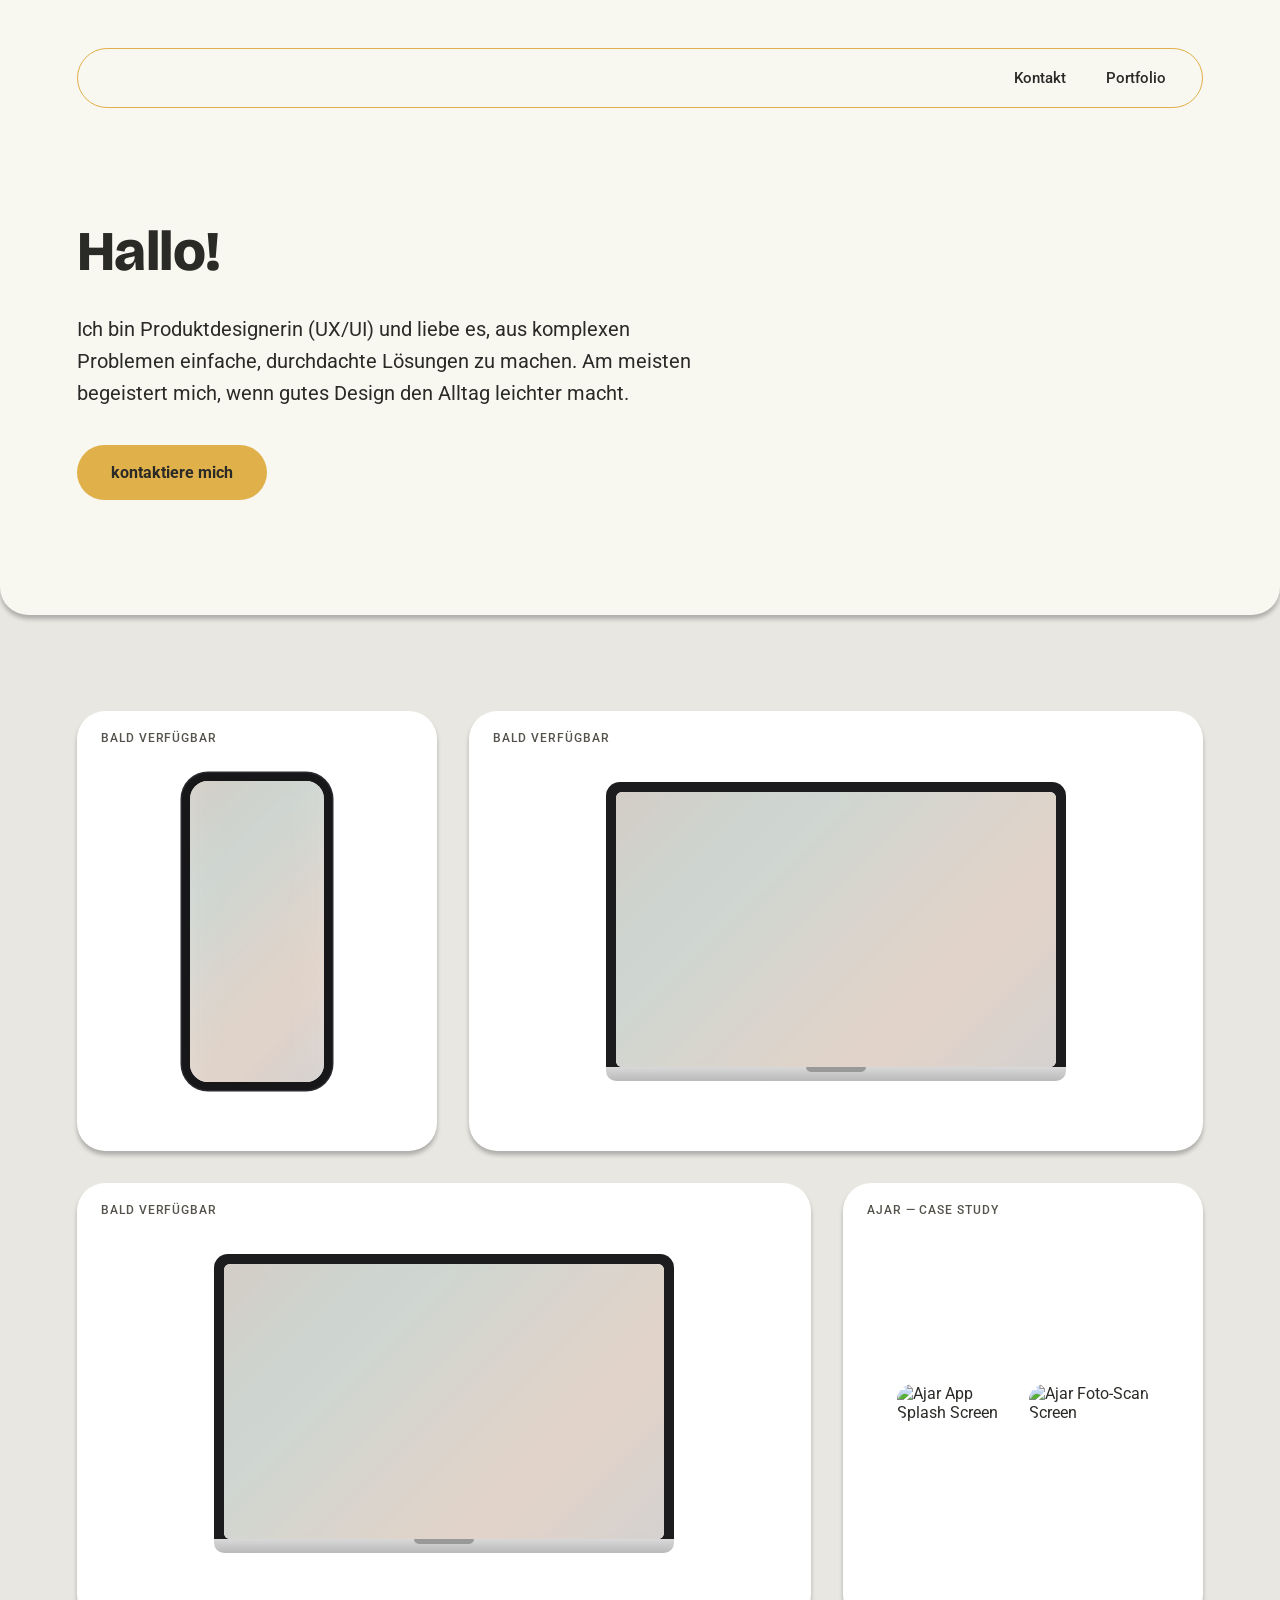
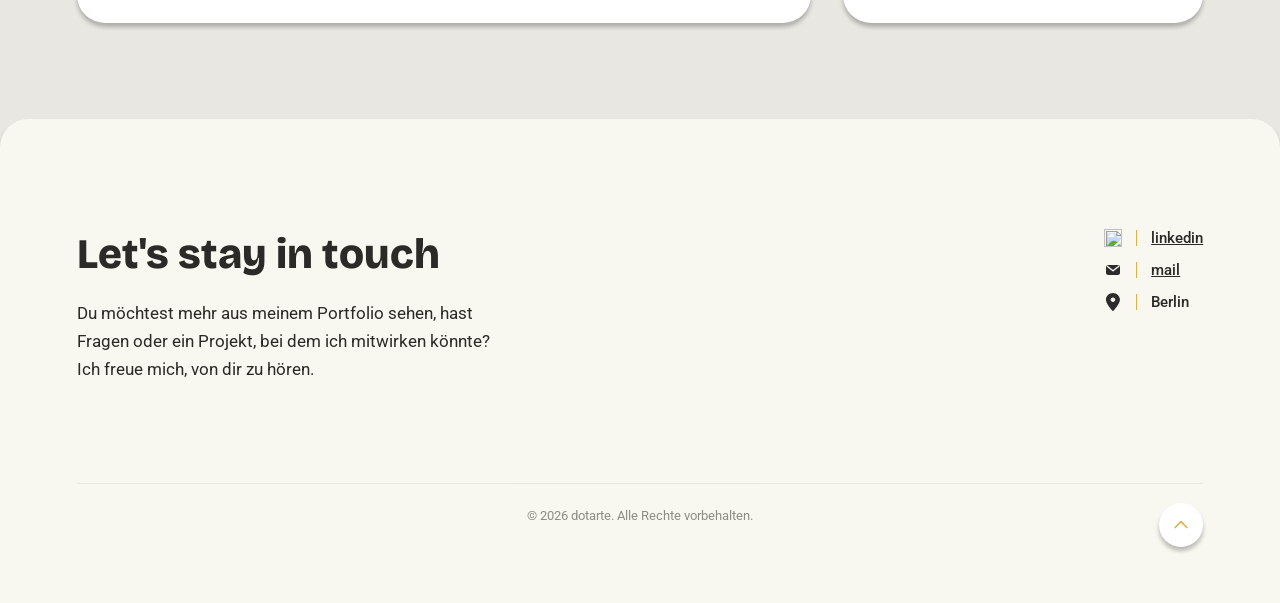
==== commit d14550c4: "Add files via upload" ====
--- a/index.html
+++ b/index.html
@@ -4,200 +4,143 @@
 <meta charset="UTF-8">
 <meta name="robots" content="noindex, nofollow">
 <meta name="viewport" content="width=device-width, initial-scale=1.0">
-<title>Ajar — Product Design Case</title>
+<title>Dotarte — Produktdesign Portfolio (UX/UI)</title>
 <link rel="preconnect" href="https://fonts.googleapis.com">
 <link rel="preconnect" href="https://fonts.gstatic.com" crossorigin>
-<link href="https://fonts.googleapis.com/css2?family=Fraunces:ital,opsz,wght@0,9..144,400;0,9..144,500;0,9..144,600;1,9..144,500&family=DM+Sans:wght@400;500;600;700&display=swap" rel="stylesheet">
+<link href="https://fonts.googleapis.com/css2?family=Roboto:wght@400;500;700&family=Bricolage+Grotesque:opsz,wght@12..96,400..800&display=swap" rel="stylesheet">
 <link rel="stylesheet" href="styles.css">
 </head>
 <body>
 
-<nav>
-  <a href="#top" class="logo-dot" aria-label="Home"></a>
-  <ul class="nav-links">
-    <li><a href="#projects">Projects</a></li>
-    <li><a href="#kontakt">Kontakt</a></li>
-  </ul>
-</nav>
+<section class="hero-section" id="top">
+  <nav class="pill-nav">
+    <a href="#kontakt">Kontakt</a>
+    <a href="#projects">Portfolio</a>
+  </nav>
 
-<main class="hero" id="top">
-  <p class="eyebrow">· End‑to‑End Product Design Case — von Research bis zum High‑Fidelity‑Prototyp ·</p>
+  <div class="hero-content">
+    <h1 class="headline-font">Hallo!</h1>
+    <p>Ich bin Produktdesignerin (UX/UI) und liebe es, aus komplexen Problemen einfache, durchdachte Lösungen zu machen. Am meisten begeistert mich, wenn gutes Design den Alltag leichter macht.</p>
+    <a href="#kontakt" class="btn-gold">kontaktiere mich</a>
+  </div>
+</section>
 
-  <div class="hero-grid">
-    <div class="hero-copy">
-      <p class="date-range">8. April – 28. Juli 2026</p>
-      <h1>Ajar – eine sanfte Begleiter‑App, die Erwachsenen mit ADHS hilft, liegengebliebene Briefe und bürokratische Aufgaben pünktlich zu erledigen — bevor daraus die <em>„ADHS‑Steuer“</em> wird.</h1>
+<section class="portfolio-section" id="projects">
+  <div class="portfolio-grid">
 
-      <div class="meta-columns">
-        <div class="meta-block">
-          <h3>Tools</h3>
-          <ul>
-            <li>Figma</li>
-            <li>Miro</li>
-            <li>Claude (Cowork)</li>
-            <li>WhisperNotes*</li>
-          </ul>
+    <div class="portfolio-row">
+      <div class="project-card is-placeholder card-small">
+        <span class="card-label">Bald verfügbar</span>
+        <div class="card-media">
+          <div class="device-phone">
+            <div class="screen"><div class="blur-fill"></div></div>
+          </div>
         </div>
-        <div class="meta-block">
-          <h3>Research</h3>
-          <ul>
-            <li>5 Interviews</li>
-            <li>20 Umfragen</li>
-            <li>3 Iterationsrunden</li>
-          </ul>
+        <p class="card-desc">Mobile App Konzept — folgt in Kürze.</p>
+      </div>
+
+      <div class="project-card is-placeholder card-large">
+        <span class="card-label">Bald verfügbar</span>
+        <div class="card-media">
+          <div class="device-laptop">
+            <div class="lid"><div class="screen"><div class="blur-fill"></div></div></div>
+            <div class="base"></div>
+          </div>
         </div>
+        <p class="card-desc">Web-Plattform Redesign — folgt in Kürze.</p>
       </div>
     </div>
 
-    <div class="phone-wrap">
-      <img class="phone-mockup" src="images/ajar-mockup.png" alt="Ajar app splash screen on an iPhone, showing a sitting cat silhouette above the app name">
-    </div>
-  </div>
-</main>
+    <div class="portfolio-row">
+      <div class="project-card is-placeholder card-large">
+        <span class="card-label">Bald verfügbar</span>
+        <div class="card-media">
+          <div class="device-laptop">
+            <div class="lid"><div class="screen"><div class="blur-fill"></div></div></div>
+            <div class="base"></div>
+          </div>
+        </div>
+        <p class="card-desc">Dashboard & Datenvisualisierung — folgt in Kürze.</p>
+      </div>
 
-<section class="problem" id="problem">
-  <p class="section-eyebrow">Das Problem</p>
-
-  <div class="problem-copy">
-    <p>93 % der Menschen mit ADHS, die ich befragt habe, wissen genau, was ansteht — und schaffen es trotzdem nicht, mit der Aufgabe anzufangen. Viele haben im Job durch feste Termine und andere Menschen Struktur, scheitern aber privat allein an Papierkram und wiederkehrenden bürokratischen Aufgaben.</p>
-
-    <p>Ein Interview hat das Problem greifbar gemacht: Eine Person hatte einen Brief wochenlang nicht geöffnet, aus Angst vor dem, was darin stehen könnte — am Ende war die Frist verpasst und das Konto gesperrt.</p>
-
-    <p>Betroffene nennen das die <strong>„ADHS‑Steuer"</strong>. Es ist aber <strong>keine Faulheit</strong>, sondern <strong>Handlungsparalyse</strong> durch Angst vor dem Unbekannten, verstärkt durch <strong>Zeitblindheit</strong>, bei der jede Aufgabe gleich dringend wirkt. Hinzu kommt ein medizinisch gut belegter Zusammenhang: Menschen mit ADHS haben häufig auch grundsätzliche <strong>Schwierigkeiten beim Lesen</strong>.</p>
-  </div>
-
-  <div class="problem-highlight">
-    <div class="stat-block">
-      <span class="stat-number">93 %</span>
-      <p class="stat-caption">kennen die Aufgabe, können aber nicht anfangen.</p>
+      <a href="projects/ajar.html" class="project-card is-link card-small">
+        <span class="card-label">Ajar — Case Study</span>
+        <div class="card-media">
+          <div class="ajar-preview">
+            <img src="projects/images/ajar-mockup.png" alt="Ajar App Splash Screen">
+            <img src="projects/images/phone1-scan.png" alt="Ajar Foto-Scan Screen">
+          </div>
+        </div>
+        <div class="card-desc">
+          <span class="card-title">Ajar</span>
+          <span class="card-status">Concept</span>
+          <p class="card-text">Eine sanfte Begleiter‑App, die Erwachsenen mit ADHS hilft, liegengebliebene Briefe und bürokratische Aufgaben pünktlich zu erledigen.</p>
+          <span class="card-cta">Zur Case Study →</span>
+        </div>
+      </a>
     </div>
 
-    <div class="quote-block">
-      <span class="quote-mark">&ldquo;</span>
-      <blockquote>Ich habe den Brief nicht geöffnet — es hat so lange gedauert, dass die Frist verpasst wurde und mein Konto geschlossen wurde.</blockquote>
-      <span class="quote-mark close">&rdquo;</span>
-    </div>
   </div>
 </section>
 
-<section class="process" id="process">
-  <p class="section-eyebrow">Prozess &amp; Schlüsselentscheidungen</p>
-
-  <div class="timeline">
-    <div class="timeline-row left">
-      <span class="timeline-dot"></span>
-      <div class="timeline-item">
-        <p class="step-label">Entscheidung 1</p>
-        <h3>Zielgruppen‑Fokus</h3>
-        <p>Fokus auf Erwachsene mit ADHS, die im Job durch äußere Struktur (Deadlines, andere Menschen) gut funktionieren, aber privat ohne diese Struktur bei Alltagsaufgaben einfrieren. Der Schmerzpunkt war hier am größten, weil Scham und Leidensdruck hoch sind, aber kaum sichtbar.</p>
-      </div>
+<footer class="contact-section" id="kontakt">
+  <div class="contact-inner">
+    <div>
+      <h2 class="headline-font">Let's stay in touch</h2>
+      <p>Du möchtest mehr aus meinem Portfolio sehen, hast Fragen oder ein Projekt, bei dem ich mitwirken könnte? Ich freue mich, von dir zu hören.</p>
     </div>
 
-    <div class="timeline-row right">
-      <span class="timeline-dot"></span>
-      <div class="timeline-item">
-        <p class="step-label">Entscheidung 2</p>
-        <h3>Ursprüngliche Hypothese (breiter Ansatz)</h3>
-        <p>Erster Gedanke: eine App für beliebige wiederkehrende Alltagsaufgaben. Täglich wird eine Aufgabe zugelost oder gewählt — Briefe waren nur einer von mehreren möglichen Aufgabentypen, etwa einmal pro Woche. Kerngedanke schon hier: Externalisierung der Entscheidung — die App bestimmt, was heute zu tun ist, damit die Person nicht selbst entscheiden und priorisieren muss. Das Wichtigste war, die Aufgabe überhaupt anzufangen — den ersten Schritt zu machen. Aus dem Research weiß ich: Der erste Schritt ist für Menschen mit ADHS besonders schwierig — ist er aber einmal gemacht, wird die Aufgabe meistens auch durchgezogen.</p>
+    <div class="contact-list">
+      <div class="row">
+        <img class="row-icon" src="images/icon-linkedin.png" alt="" aria-hidden="true">
+        <span class="divider"></span>
+        <a href="https://linkedin.com/in/DEIN-PROFIL" target="_blank" rel="noopener">linkedin</a>
       </div>
-    </div>
-
-    <div class="timeline-row left">
-      <span class="timeline-dot"></span>
-      <div class="timeline-item highlight">
-        <span class="highlight-icon">‼</span>
-        <p class="step-label">Entscheidung 3</p>
-        <h3>Der Pivot nach Testrunde 1</h3>
-        <p>Der Nutzertest widerlegte die Annahme, dass Briefe „nur eine Aufgabe unter vielen" sind. Die Teilnehmer:innen zeigten: Briefe sind nicht die Nebensache — sie sind die zentrale Hürde, weil sie zu den langweiligen, bürokratischen Aufgaben gehören, die für Menschen mit ADHS besonders schwer zu bewältigen sind. Die Würfel‑/Zufallsaufgaben‑Mechanik wurde komplett gestrichen, das MVP auf Briefe fokussiert. Das Scannen wurde sofort zum Herzstück der App.</p>
+      <div class="row">
+        <svg class="row-icon" width="18" height="18" viewBox="0 0 18 18" fill="none" aria-hidden="true">
+          <rect x="2" y="4" width="14" height="10" rx="2.5" fill="#2D2C2C"/>
+          <path d="M3.5 5.5L9 9.8L14.5 5.5" stroke="#F8F7F0" stroke-width="1.4" stroke-linecap="round" stroke-linejoin="round" fill="none"/>
+        </svg>
+        <span class="divider"></span>
+        <a href="mailto:deine@email.de">mail</a>
       </div>
-    </div>
-
-    <div class="timeline-row right">
-      <span class="timeline-dot"></span>
-      <div class="timeline-item">
-        <p class="step-label">Entscheidung 4</p>
-        <h3>Bewusster Verzicht auf Gamification</h3>
-        <p>Kein Streak‑System. Begründung: Streaks führen bei Verlust zu Frustration und wirken wie eine Strafe — für eine neurodivergente Zielgruppe, die sich ohnehin oft für ihr Scheitern schämt, das falsche Signal. <strong>Stattdessen:</strong> ein humorvoller, leicht trockener Kommentar der Begleitfigur Mia nach jeder erledigten Aufgabe — Dopamin‑Kick ohne Bestrafungslogik.</p>
-      </div>
-    </div>
-
-    <div class="timeline-row left">
-      <span class="timeline-dot"></span>
-      <div class="timeline-item">
-        <p class="step-label">Entscheidung 5</p>
-        <h3>Automatisierung des Kalender‑Exports</h3>
-        <p>Von manueller Bestätigung zu automatisiertem Eintrag im externen Kalender, basierend auf einer einmaligen Einstellung im Onboarding. Das senkt Reibung weiter, weil keine Rückfrage mehr nötig ist — ein Link markiert die Aufgabe gleichzeitig auch in der App als erledigt.</p>
-      </div>
-    </div>
-  </div>
-</section>
-
-
-<section class="solution" id="solution">
-  <p class="section-eyebrow">Die Lösung</p>
-
-  <div class="flow-card">
-    <strong>Kern‑Flow:</strong> Foto vom Brief → OCR extrahiert Text &amp; Aufgaben → App sagt in einfachen Schritten, was zu tun ist → Export zu Kalender/Trello &amp; Co. → Archiv, durchsuchbar, mit KI‑Unterstützung.
-  </div>
-
-  <div class="feature-row">
-    <div class="feature-phone">
-      <img src="images/phone1-scan.png" alt="App-Screen: Foto-Scan Aufforderung mit Scan-Button">
-    </div>
-    <div class="feature-text">
-      <h3>Foto‑Scan</h3>
-      <p>Nutzer:in fotografiert den Brief oder fügt eine PDF‑/JPG‑Datei ein, statt ihn selbst lesen und verstehen zu müssen. Sie:er macht nur den ersten Schritt — alles Weitere übernimmt die App.</p>
-      <p>Garantiert ist dabei, dass für heute keine weiteren Schritte mehr folgen — die App wird mithilfe der KI die Aufgaben entsprechend priorisieren. Das nimmt Menschen mit ADHS die Last, die sonst schon vor der nächsten Aufgabe entsteht.</p>
-    </div>
-  </div>
-
-  <div class="feature-row reverse">
-    <div class="feature-text">
-      <h3>Aufgaben‑Erkennung</h3>
-      <p>Die App zeigt in einfachen Worten, was zu tun ist und bis wann. Zentrale Design‑Entscheidung: Nicht die Person muss den Brief einordnen und verstehen — die App übernimmt das.</p>
-      <p>Zur <strong>kognitiven Entlastung</strong> sind die Details zunächst versteckt — man muss nur wissen, was zu tun ist und bis wann. Auch die <strong>Zeitangabe</strong> zur Dauer der Aufgabe ist für die Zielgruppe sehr bedeutsam: Wer weiß, dass eine Aufgabe nur 3 Minuten dauert, empfindet weniger Druck, Last und Angst. Trotzdem sind alle Infos griffbereit — ein Klick zeigt alle Details, die aus dem Brief entnommen wurden, um die Aufgabe zu erledigen. <strong>Den Brief selbst muss man dafür wirklich nicht mehr lesen.</strong></p>
-    </div>
-    <div class="feature-phone">
-      <img src="images/phone2-task.png" alt="App-Screen: erkannte Aufgabe „Pay your insurance" mit Frist und Aktionen">
-    </div>
-  </div>
-
-  <div class="feature-stack-row">
-    <svg class="connector-svg" viewBox="0 0 1000 800" preserveAspectRatio="none">
-      <path d="M 355 520 L 400 520 L 400 68 L 460 68" fill="none" stroke="#c17a5a" stroke-width="1.5" vector-effect="non-scaling-stroke"/>
-      <circle class="dot-end" cx="355" cy="520" r="4" vector-effect="non-scaling-stroke"/>
-      <path d="M 145 745 L 425 745 L 425 400 L 460 400" fill="none" stroke="#c17a5a" stroke-width="1.5" vector-effect="non-scaling-stroke"/>
-      <circle class="dot-end" cx="145" cy="745" r="4" vector-effect="non-scaling-stroke"/>
-    </svg>
-    <div class="feature-phone">
-      <img src="images/phone3-detail.png" alt="App-Screen: aufgeklappte Aufgaben-Details mit Betrag, Kontonummer, Frist und Kalender-Toggle">
-    </div>
-    <div class="feature-stack">
-      <div class="feature-text">
-        <h3>Export</h3>
-        <p>Die Aufgabe wird automatisch in den externen Kalender oder ein Task‑Management‑Tool exportiert, inklusive eines Links im Termin. Über diesen Link kann die Nutzer:in die Aufgabe direkt im externen Tool abschließen — und sie wird dadurch automatisch auch in Ajar als erledigt markiert. Nutzer:innen müssen nichts doppelt markieren.</p>
-      </div>
-      <div class="feature-text">
-        <h3>Archiv</h3>
-        <p>Alle Dokumente, ob gescannt oder digital, werden zentral gespeichert und lassen sich mithilfe von KI durchsuchen, auch bei unsicherer Erinnerung. So hat man seine Unterlagen immer griffbereit — nichts geht verloren. Datenschutz ist von Anfang an mitgedacht: Die App ist auf EU‑Datenschutzrecht ausgelegt.</p>
+      <div class="row">
+        <svg class="row-icon" width="14" height="18" viewBox="0 0 11 14" fill="none" aria-hidden="true">
+          <path d="M6.11649 13.6854C7.57118 11.9254 10.8889 7.65967 10.8889 5.26362C10.8889 2.35766 8.45023 0 5.44444 0C2.43866 0 0 2.35766 0 5.26362C0 7.65967 3.31771 11.9254 4.7724 13.6854C5.12118 14.1049 5.76771 14.1049 6.11649 13.6854ZM5.44444 3.50908C5.92576 3.50908 6.38737 3.69393 6.72771 4.02297C7.06806 4.35201 7.25926 4.79829 7.25926 5.26362C7.25926 5.72895 7.06806 6.17523 6.72771 6.50427C6.38737 6.83331 5.92576 7.01816 5.44444 7.01816C4.96313 7.01816 4.50152 6.83331 4.16118 6.50427C3.82083 6.17523 3.62963 5.72895 3.62963 5.26362C3.62963 4.79829 3.82083 4.35201 4.16118 4.02297C4.50152 3.69393 4.96313 3.50908 5.44444 3.50908Z" fill="#2D2C2C"/>
+        </svg>
+        <span class="divider"></span>
+        <span>Berlin</span>
       </div>
     </div>
   </div>
 
-  <div class="feature-swipe-row">
-    <svg class="connector-svg" viewBox="0 0 1000 800" preserveAspectRatio="none">
-      <path d="M 470 255 L 350 255 L 350 30 L 12 30 L 12 148" fill="none" stroke="#c17a5a" stroke-width="1.5" vector-effect="non-scaling-stroke"/>
-      <circle class="dot-end" cx="470" cy="255" r="4" vector-effect="non-scaling-stroke"/>
-    </svg>
-    <div class="feature-text">
-      <h3>Swipe</h3>
-      <p>Aufgaben lassen sich direkt in der Liste per Swipe erledigen oder verschieben, ohne die Detailansicht öffnen zu müssen — für reibungslose Bedienung im Alltag.</p>
-    </div>
-    <div class="feature-phone">
-      <img src="images/phone4-swipe.png" alt="App-Screen: Aufgabenliste mit Swipe-Aktionen (erledigen, archivieren, löschen)">
-    </div>
-  </div>
-</section>
+  <button class="scroll-top" onclick="document.getElementById('top').scrollIntoView({behavior:'smooth'})" aria-label="Nach oben scrollen">
+    <svg viewBox="0 0 24 24" fill="none"><path d="M5 15l7-7 7 7" stroke="currentColor" stroke-width="2" stroke-linecap="round" stroke-linejoin="round"/></svg>
+  </button>
+
+  <p class="copyright">© <span id="copyright-year">2026</span> dotarte. Alle Rechte vorbehalten.</p>
+</footer>
+
+<script>
+  // Stabilizes the project-card hover growth: without this, the moving
+  // card boundary can end up under the cursor and cause rapid flicker
+  // between neighboring cards. A short hide-delay (with an immediate
+  // cancel on re-entry) smooths that out.
+  document.querySelectorAll('.project-card').forEach(function (card) {
+    var hideTimer = null;
+    card.addEventListener('mouseenter', function () {
+      clearTimeout(hideTimer);
+      card.classList.add('is-active');
+    });
+    card.addEventListener('mouseleave', function () {
+      hideTimer = setTimeout(function () {
+        card.classList.remove('is-active');
+      }, 120);
+    });
+  });
+
+  document.getElementById('copyright-year').textContent = new Date().getFullYear();
+</script>
 
 </body>
 </html>
--- a/styles.css
+++ b/styles.css
@@ -1,583 +1,512 @@
-  :root {
-    --bg: #ecebe6;
-    --bg-nav: #f7f6f2;
-    --ink: #2b2d3a;
-    --ink-soft: #565a6b;
-    --ink-faint: #8b8f9c;
-    --navy: #383b56;
-    --navy-deep: #23253a;
-    --rule: rgba(43, 45, 58, 0.12);
-    --cream-hair: rgba(43, 45, 58, 0.18);
-  }
-
-  * { margin: 0; padding: 0; box-sizing: border-box; }
-
-  html { scroll-behavior: smooth; }
-
-  body {
-    background: var(--bg);
-    color: var(--ink);
-    font-family: 'DM Sans', sans-serif;
-    -webkit-font-smoothing: antialiased;
-  }
-
-  /* ---------- NAV ---------- */
-  nav {
-    display: flex;
-    align-items: center;
-    justify-content: space-between;
-    padding: 28px clamp(24px, 6vw, 96px);
-    background: var(--bg-nav);
-    border-bottom: 1px solid var(--rule);
-  }
-
-  .logo-dot {
-    width: 34px;
-    height: 34px;
-    border-radius: 50%;
-    background: var(--navy);
-    display: block;
-  }
-
-  .logo-dot:focus-visible,
-  .nav-links a:focus-visible {
-    outline: 2px solid var(--navy);
-    outline-offset: 4px;
-  }
-
-  .nav-links {
-    display: flex;
-    gap: 40px;
-    list-style: none;
-  }
-
-  .nav-links a {
-    color: var(--ink);
-    text-decoration: none;
-    font-size: 13px;
-    font-weight: 600;
-    letter-spacing: 0.08em;
-    text-transform: uppercase;
-    position: relative;
-    padding-bottom: 4px;
-  }
-
-  .nav-links a::after {
-    content: "";
-    position: absolute;
-    left: 0;
-    bottom: 0;
-    width: 0;
-    height: 1px;
-    background: var(--ink);
-    transition: width 0.25s ease;
-  }
-
-  .nav-links a:hover::after { width: 100%; }
-
-  /* ---------- HERO ---------- */
-  .hero {
-    padding: clamp(48px, 8vw, 96px) clamp(24px, 6vw, 96px) clamp(64px, 10vw, 120px);
-  }
-
-  .eyebrow {
-    text-align: center;
-    font-size: clamp(13px, 1.4vw, 17px);
-    font-weight: 600;
-    letter-spacing: 0.12em;
-    text-transform: uppercase;
-    color: var(--ink-soft);
-    margin-bottom: clamp(56px, 8vw, 96px);
-  }
-
-  .hero-grid {
-    display: grid;
-    grid-template-columns: minmax(280px, 560px) 1fr;
-    gap: clamp(32px, 6vw, 80px);
-    align-items: start;
-  }
-
-  .hero-copy { opacity: 0; animation: rise 0.7s ease forwards 0.1s; }
-
-  .date-range {
-    font-size: 13px;
-    font-weight: 600;
-    letter-spacing: 0.08em;
-    text-transform: uppercase;
-    color: var(--ink-soft);
-    margin-bottom: 22px;
-  }
-
-  h1 {
-    font-family: 'Fraunces', serif;
-    font-weight: 500;
-    font-size: clamp(30px, 3.6vw, 44px);
-    line-height: 1.28;
-    letter-spacing: -0.01em;
-    color: var(--ink);
-    max-width: 34ch;
-  }
-
-  h1 em {
-    font-style: italic;
-    color: var(--navy);
-  }
-
-  .meta-columns {
-    display: flex;
-    gap: clamp(40px, 5vw, 64px);
-    margin-top: clamp(64px, 12vh, 140px);
-  }
-
-  .meta-block h3 {
-    font-size: 11px;
-    font-weight: 700;
-    letter-spacing: 0.1em;
-    text-transform: uppercase;
-    color: var(--ink-faint);
-    margin-bottom: 10px;
-  }
-
-  .meta-block ul {
-    list-style: none;
-    font-size: 15px;
-    line-height: 1.9;
-    color: var(--ink);
-  }
-
-  .meta-block li::before {
-    content: "· ";
-    color: var(--ink-faint);
-  }
-
-  /* ---------- PHONE MOCKUP ---------- */
-  .phone-wrap {
-    display: flex;
-    justify-content: center;
-    opacity: 0;
-    animation: rise 0.8s ease forwards 0.3s;
-  }
-
-  .phone-mockup {
-    width: 100%;
-    max-width: 340px;
-    height: auto;
-    display: block;
-    filter: drop-shadow(0 30px 60px -20px rgba(35, 37, 58, 0.45))
-            drop-shadow(0 10px 24px -8px rgba(35, 37, 58, 0.25));
-  }
-
-  @keyframes rise {
-    from { opacity: 0; transform: translateY(18px); }
-    to { opacity: 1; transform: translateY(0); }
-  }
-
-  @media (prefers-reduced-motion: reduce) {
-    .hero-copy, .phone-wrap { animation: none; opacity: 1; }
-  }
-
-  /* ---------- RESPONSIVE ---------- */
-  @media (max-width: 860px) {
-    .hero-grid {
-      grid-template-columns: 1fr;
-    }
-    .phone-wrap { order: -1; margin-bottom: 40px; }
-    .meta-columns { flex-wrap: wrap; row-gap: 32px; }
-    .nav-links { gap: 24px; }
-  }
-
-  @media (max-width: 480px) {
-    nav { padding: 22px 20px; }
-    .phone { width: 220px; height: 460px; }
-  }
-
-  /* ---------- PROBLEM SECTION ---------- */
-  .problem {
-    padding: clamp(40px, 6vw, 64px) clamp(24px, 6vw, 96px) clamp(96px, 12vw, 160px);
-    max-width: 1280px;
-  }
-
-  .section-eyebrow {
-    font-size: 13px;
-    font-weight: 700;
-    letter-spacing: 0.1em;
-    text-transform: uppercase;
-    color: #8fa896;
-    margin-bottom: 28px;
-  }
-
-  .problem-copy {
-    display: flex;
-    flex-direction: column;
-    gap: 22px;
-    max-width: 62ch;
-    font-size: 17px;
-    line-height: 1.75;
-    color: var(--ink);
-  }
-
-  .problem-copy strong {
-    font-weight: 700;
-    color: var(--ink);
-  }
-
-  .problem-copy em {
-    font-style: normal;
-  }
-
-  .problem-highlight {
-    display: grid;
-    grid-template-columns: minmax(160px, 240px) 1fr;
-    gap: clamp(24px, 5vw, 56px);
-    align-items: start;
-    margin-top: clamp(64px, 10vw, 120px);
-  }
-
-  .stat-block {
-    display: flex;
-    flex-direction: column;
-    gap: 14px;
-  }
-
-  .stat-number {
-    font-family: 'Fraunces', serif;
-    font-weight: 500;
-    font-size: clamp(56px, 7vw, 84px);
-    line-height: 1;
-    color: var(--ink);
-    letter-spacing: -0.01em;
-  }
-
-  .stat-caption {
-    font-size: 15px;
-    line-height: 1.6;
-    color: var(--ink-soft);
-    max-width: 20ch;
-  }
-
-  .quote-block {
-    position: relative;
-  }
-
-  .quote-mark {
-    font-family: 'Fraunces', serif;
-    font-size: clamp(48px, 6vw, 68px);
-    color: var(--ink);
-    line-height: 1;
-    display: block;
-    margin-bottom: 4px;
-  }
-
-  .quote-mark.close {
-    text-align: right;
-    margin-top: 8px;
-    margin-bottom: 0;
-  }
-
-  blockquote {
-    font-family: 'Fraunces', serif;
-    font-weight: 600;
-    font-size: clamp(22px, 2.4vw, 32px);
-    line-height: 1.4;
-    color: var(--ink);
-    letter-spacing: -0.01em;
-    max-width: 30ch;
-  }
-
-  @media (max-width: 780px) {
-    .problem-highlight {
-      grid-template-columns: 1fr;
-      gap: 40px;
-    }
-  }
-
-  /* ---------- PROCESS TIMELINE ---------- */
-  .process {
-    padding: clamp(40px, 6vw, 64px) clamp(24px, 6vw, 96px) clamp(120px, 14vw, 180px);
-  }
-
-  .timeline {
-    position: relative;
-    max-width: 1240px;
-    margin-top: clamp(56px, 8vw, 96px);
-  }
-
-  .timeline::before {
-    content: "";
-    position: absolute;
-    top: 0;
-    left: 50%;
-    width: 2px;
-    height: 100%;
-    background: linear-gradient(to bottom, #c17a5a 0%, #c17a5a 88%, rgba(193, 122, 90, 0.25) 100%);
-    transform: translateX(-50%);
-  }
-
-  .timeline-row {
-    position: relative;
-    display: grid;
-    grid-template-columns: 1fr 1fr;
-    align-items: start;
-    min-height: 40px;
-  }
-
-  .timeline-row + .timeline-row { margin-top: clamp(48px, 6vw, 72px); }
-
-  .timeline-dot {
-    position: absolute;
-    left: 50%;
-    top: 6px;
-    width: 16px;
-    height: 16px;
-    border-radius: 50%;
-    background: #c17a5a;
-    transform: translateX(-50%);
-    z-index: 2;
-    box-shadow: 0 0 0 6px var(--bg);
-  }
-
-  .timeline-item { max-width: 480px; }
-
-  .timeline-row.left .timeline-item {
-    grid-column: 1;
-    justify-self: end;
-    padding-right: clamp(32px, 5vw, 64px);
-    text-align: left;
-  }
-
-  .timeline-row.right .timeline-item {
-    grid-column: 2;
-    justify-self: start;
-    padding-left: clamp(32px, 5vw, 64px);
-    grid-row: 1;
-  }
-
-  .timeline-row.right { grid-template-columns: 1fr 1fr; }
-
-  .step-label {
-    font-size: 13px;
-    font-weight: 600;
-    color: var(--ink-soft);
-    margin-bottom: 14px;
-  }
-
-  .timeline-item h3 {
-    font-family: 'Fraunces', serif;
-    font-weight: 600;
-    font-size: clamp(20px, 2vw, 25px);
-    line-height: 1.3;
-    color: var(--ink);
-    margin-bottom: 16px;
-    letter-spacing: -0.01em;
-  }
-
-  .timeline-item p {
-    font-size: 15px;
-    line-height: 1.75;
-    color: var(--ink);
-  }
-
-  .timeline-item p strong { font-weight: 700; }
-
-  .timeline-item.highlight {
-    position: relative;
-    border: 1.5px solid #c17a5a;
-    border-radius: 18px;
-    padding: 28px 30px;
-  }
-
-  .highlight-icon {
-    position: absolute;
-    top: 26px;
-    right: 28px;
-    color: #c17a5a;
-    font-family: 'Fraunces', serif;
-    font-weight: 700;
-    font-style: italic;
-    font-size: 20px;
-  }
-
-  @media (max-width: 860px) {
-    .timeline::before { left: 20px; }
-    .timeline-dot { left: 20px; }
-    .timeline-row,
-    .timeline-row.right { grid-template-columns: 1fr; }
-    .timeline-row.left .timeline-item,
-    .timeline-row.right .timeline-item {
-      grid-column: 1;
-      justify-self: start;
-      padding-left: 52px;
-      padding-right: 0;
-      max-width: 100%;
-    }
-    .highlight-icon { right: 20px; }
-  }
-
-  /* ---------- SOLUTION SECTION ---------- */
-  .solution {
-    padding: clamp(40px, 6vw, 64px) clamp(24px, 6vw, 96px) clamp(120px, 14vw, 180px);
-  }
-
-  .flow-card {
-    border: 1.5px solid var(--rule);
-    border-radius: 20px;
-    padding: 26px 30px;
-    max-width: 680px;
-    font-size: 15.5px;
-    line-height: 1.75;
-    color: var(--ink);
-    margin: 28px 0 clamp(56px, 8vw, 88px);
-  }
-
-  .flow-card strong { font-weight: 700; }
-
-  .feature-row {
-    display: grid;
-    grid-template-columns: minmax(260px, 400px) 1fr;
-    gap: clamp(32px, 6vw, 72px);
-    align-items: start;
-  }
-
-  .feature-row + .feature-row {
-    margin-top: clamp(64px, 10vw, 120px);
-  }
-
-  .feature-row.reverse {
-    grid-template-columns: 1fr minmax(260px, 400px);
-  }
-
-  .feature-row.reverse .feature-phone { grid-column: 2; grid-row: 1; }
-  .feature-row.reverse .feature-text { grid-column: 1; grid-row: 1; }
-
-  .feature-phone img {
-    width: 100%;
-    max-width: 340px;
-    height: auto;
-    display: block;
-    filter: drop-shadow(0 24px 44px -18px rgba(35, 37, 58, 0.4));
-  }
-
-  .feature-text {
-    position: relative;
-    padding-top: 8px;
-  }
-
-  .feature-text h3 {
-    font-family: 'Fraunces', serif;
-    font-weight: 600;
-    font-size: clamp(22px, 2.4vw, 30px);
-    color: var(--ink);
-    letter-spacing: -0.01em;
-    margin-bottom: 20px;
-    display: flex;
-    align-items: center;
-    gap: 14px;
-  }
-
-  .feature-text h3::before {
-    content: "";
-    width: 10px;
-    height: 10px;
-    border-radius: 50%;
-    background: #c17a5a;
-    flex-shrink: 0;
-  }
-
-  .feature-text p {
-    font-size: 15.5px;
-    line-height: 1.75;
-    color: var(--ink);
-  }
-
-  .feature-text p + p { margin-top: 18px; }
-
-  .feature-text p strong { font-weight: 700; }
-
-  /* connector line between dot and phone, desktop only */
-  .feature-row.reverse .feature-text h3::after {
-    content: "";
-    position: absolute;
-    top: 12px;
-    right: -1px;
-    width: clamp(32px, 6vw, 72px);
-    height: 1.5px;
-    background: #c17a5a;
-    transform: translateX(100%);
-  }
-
-  @media (max-width: 860px) {
-    .feature-row,
-    .feature-row.reverse {
-      grid-template-columns: 1fr;
-    }
-    .feature-row.reverse .feature-phone,
-    .feature-row.reverse .feature-text {
-      grid-column: 1;
-      grid-row: auto;
-    }
-    .feature-row.reverse .feature-phone { order: 1; }
-    .feature-row.reverse .feature-text { order: 2; }
-    .feature-text h3::after { display: none; }
-    .feature-phone { display: flex; justify-content: center; }
-  }
-
-  /* ---------- SOLUTION: stacked-callout rows ---------- */
-  .feature-stack-row {
-    display: grid;
-    grid-template-columns: minmax(260px, 400px) 1fr;
-    gap: clamp(32px, 6vw, 72px);
-    align-items: start;
-    margin-top: clamp(64px, 10vw, 120px);
-    max-width: 1180px;
-    position: relative;
-  }
-
-  .feature-stack {
-    display: flex;
-    flex-direction: column;
-    gap: clamp(48px, 7vw, 88px);
-    padding-top: clamp(24px, 4vw, 48px);
-  }
-
-  .feature-swipe-row {
-    display: grid;
-    grid-template-columns: minmax(260px, 400px) 1fr;
-    gap: clamp(32px, 6vw, 72px);
-    align-items: start;
-    margin-top: clamp(64px, 10vw, 120px);
-    max-width: 1180px;
-    position: relative;
-  }
-
-  .feature-swipe-row .feature-phone { grid-column: 2; grid-row: 1; }
-  .feature-swipe-row .feature-text { grid-column: 1; grid-row: 1; padding-top: clamp(60px, 10vw, 120px); }
-
-  .connector-svg {
-    position: absolute;
-    inset: 0;
-    width: 100%;
-    height: 100%;
-    pointer-events: none;
-    z-index: 0;
-  }
-
-  .connector-svg .dot-end {
-    fill: #c17a5a;
-  }
-
-  @media (max-width: 860px) {
-    .feature-stack-row,
-    .feature-swipe-row {
-      grid-template-columns: 1fr;
-    }
-    .feature-swipe-row .feature-phone,
-    .feature-swipe-row .feature-text {
-      grid-column: 1;
-      grid-row: auto;
-      padding-top: 0;
-    }
-    .feature-swipe-row .feature-phone { order: 1; }
-    .feature-swipe-row .feature-text { order: 2; margin-top: 24px; }
-    .feature-stack { padding-top: 24px; }
-    .connector-svg { display: none; }
-  }
+:root {
+  --cream: #f8f7f0;
+  --grey-bg: #e9e7e2;
+  --ink: #2a2a26;
+  --ink-soft: #55534c;
+  --gold: #e0b04a;
+  --gold-deep: #c99a3a;
+  --white: #ffffff;
+  --card-shadow: 0px 4px 4px rgba(0, 0, 0, 0.25);
+  --radius: 28px;
+}
+
+* { margin: 0; padding: 0; box-sizing: border-box; }
+
+html { scroll-behavior: smooth; }
+
+body {
+  background: var(--grey-bg);
+  color: var(--ink);
+  font-family: 'Roboto', sans-serif;
+  -webkit-font-smoothing: antialiased;
+}
+
+a { color: inherit; }
+
+.headline-font {
+  font-family: 'Bricolage Grotesque', sans-serif;
+  font-weight: 800;
+}
+
+/* ---------- HERO ---------- */
+.hero-section {
+  background: var(--cream);
+  border-radius: 0 0 var(--radius) var(--radius);
+  padding: clamp(24px, 4vw, 48px) clamp(24px, 6vw, 96px) clamp(64px, 9vw, 120px);
+  box-shadow: var(--card-shadow);
+  position: relative;
+  z-index: 1;
+}
+
+.pill-nav {
+  display: flex;
+  align-items: center;
+  justify-content: flex-end;
+  gap: 40px;
+  border: 1.5px solid var(--gold);
+  border-radius: 999px;
+  padding: 20px 36px;
+  margin: 0 auto clamp(56px, 9vw, 110px);
+  max-width: 1400px;
+}
+
+.pill-nav a {
+  text-decoration: none;
+  font-weight: 500;
+  font-size: 15px;
+  color: var(--ink);
+  position: relative;
+}
+
+.pill-nav a::after {
+  content: "";
+  position: absolute;
+  left: 0;
+  bottom: -4px;
+  width: 0;
+  height: 1.5px;
+  background: var(--ink);
+  transition: width 0.25s ease;
+}
+
+.pill-nav a:hover::after { width: 100%; }
+
+.hero-content {
+  max-width: 1400px;
+  margin: 0 auto;
+}
+
+.hero-content h1 {
+  font-size: clamp(40px, 5vw, 56px);
+  letter-spacing: -0.01em;
+  margin-bottom: 28px;
+}
+
+.hero-content p {
+  font-size: clamp(17px, 1.8vw, 20px);
+  line-height: 1.6;
+  color: var(--ink);
+  max-width: 56ch;
+  margin-bottom: 36px;
+}
+
+.btn-gold {
+  display: inline-block;
+  background: var(--gold);
+  color: var(--ink);
+  font-weight: 700;
+  font-size: 16px;
+  padding: 18px 34px;
+  border-radius: 999px;
+  text-decoration: none;
+  border: none;
+  cursor: pointer;
+  transition: background 0.2s ease, transform 0.2s ease;
+}
+
+.btn-gold:hover {
+  background: var(--gold-deep);
+  transform: translateY(-1px);
+}
+
+/* ---------- PORTFOLIO GRID ---------- */
+.portfolio-section {
+  padding: clamp(56px, 8vw, 96px) clamp(24px, 6vw, 96px);
+}
+
+.portfolio-grid {
+  display: flex;
+  flex-direction: column;
+  gap: clamp(20px, 3vw, 32px);
+  max-width: 1400px;
+  margin: 0 auto;
+}
+
+.portfolio-row {
+  display: flex;
+  gap: clamp(20px, 3vw, 32px);
+  align-items: stretch;
+}
+
+.project-card.card-small {
+  flex: 0 0 32%;
+  transition: flex-basis 0.4s cubic-bezier(0.4, 0, 0.2, 1);
+}
+
+.project-card.card-small:hover,
+.project-card.card-small.is-active {
+  flex-basis: 50%;
+}
+
+.project-card.card-large {
+  flex: 1 1 auto;
+  min-width: 0;
+}
+
+.project-card {
+  background: var(--white);
+  border-radius: var(--radius);
+  box-shadow: var(--card-shadow);
+  padding: clamp(28px, 4vw, 48px);
+  display: flex;
+  height: 440px;
+  text-decoration: none;
+  color: inherit;
+  position: relative;
+  overflow: hidden;
+  transition: transform 0.25s ease, box-shadow 0.25s ease;
+}
+
+.project-card.is-link {
+  cursor: pointer;
+}
+
+.project-card.is-link:hover {
+  transform: translateY(-4px);
+  box-shadow: 0 28px 52px -20px rgba(42, 42, 38, 0.26);
+}
+
+.project-card.is-placeholder {
+  cursor: default;
+}
+
+/* small cards: media shrinks sideways on hover, description reveals beside it (same pattern as large cards) */
+.project-card.card-small {
+  flex-direction: row;
+  align-items: center;
+  justify-content: center;
+  gap: 0;
+}
+
+.card-small .card-media {
+  flex: 1 1 100%;
+  display: flex;
+  align-items: center;
+  justify-content: center;
+  transition: flex-basis 0.4s cubic-bezier(0.4, 0, 0.2, 1);
+  min-width: 0;
+}
+
+.project-card.card-small:hover .card-media,
+.project-card.card-small.is-active .card-media {
+  flex: 0 0 48%;
+}
+
+.card-small .card-desc {
+  flex: 0 0 0%;
+  opacity: 0;
+  max-width: 0;
+  overflow: hidden;
+  font-size: 14px;
+  line-height: 1.6;
+  color: var(--ink-soft);
+  text-align: left;
+  white-space: normal;
+  transition: opacity 0.3s ease 0.05s, flex-basis 0.4s cubic-bezier(0.4, 0, 0.2, 1);
+  padding-left: 0;
+}
+
+.project-card.card-small:hover .card-desc,
+.project-card.card-small.is-active .card-desc {
+  flex: 1 1 52%;
+  opacity: 1;
+  max-width: none;
+  padding-left: clamp(14px, 2.5vw, 22px);
+}
+
+/* large cards: media shrinks sideways on hover, description reveals beside it */
+.project-card.card-large {
+  align-items: center;
+  gap: 0;
+}
+
+.card-large .card-media {
+  flex: 1 1 100%;
+  display: flex;
+  align-items: center;
+  justify-content: center;
+  transition: flex-basis 0.4s cubic-bezier(0.4, 0, 0.2, 1);
+  min-width: 0;
+}
+
+.project-card.card-large:hover .card-media,
+.project-card.card-large.is-active .card-media {
+  flex: 0 0 38%;
+}
+
+.card-large .card-desc {
+  flex: 0 0 0%;
+  opacity: 0;
+  max-width: 0;
+  overflow: hidden;
+  font-size: 15px;
+  line-height: 1.65;
+  color: var(--ink-soft);
+  white-space: normal;
+  transition: opacity 0.3s ease 0.1s, flex-basis 0.4s cubic-bezier(0.4, 0, 0.2, 1);
+  padding-left: 0;
+}
+
+.project-card.card-large:hover .card-desc,
+.project-card.card-large.is-active .card-desc {
+  flex: 1 1 55%;
+  opacity: 1;
+  max-width: none;
+  padding-left: clamp(16px, 3vw, 28px);
+}
+
+/* card-desc internal structure: name / status / description */
+.card-title {
+  display: block;
+  font-weight: 700;
+  font-size: 15px;
+  text-transform: uppercase;
+  letter-spacing: 0.04em;
+  color: var(--ink);
+  margin-bottom: 8px;
+}
+
+.card-status {
+  display: inline-flex;
+  align-items: center;
+  gap: 6px;
+  font-size: 11px;
+  font-weight: 700;
+  text-transform: uppercase;
+  letter-spacing: 0.08em;
+  color: var(--ink-soft);
+  margin-bottom: 10px;
+}
+
+.card-status::before {
+  content: "";
+  width: 6px;
+  height: 6px;
+  border-radius: 50%;
+  background: var(--gold);
+  flex-shrink: 0;
+}
+
+.card-text {
+  margin: 0;
+  font-size: inherit;
+  line-height: inherit;
+  color: inherit;
+}
+
+.card-cta {
+  display: inline-block;
+  margin-top: 12px;
+  font-size: 13px;
+  font-weight: 700;
+  color: var(--ink);
+}
+
+.card-label {
+  position: absolute;
+  top: 20px;
+  left: 24px;
+  font-size: 12px;
+  font-weight: 500;
+  letter-spacing: 0.08em;
+  text-transform: uppercase;
+  color: var(--ink-soft);
+  z-index: 2;
+}
+
+/* device frames */
+.device-phone {
+  width: 100%;
+  max-width: 150px;
+  aspect-ratio: 9 / 19;
+  background: #17171a;
+  border-radius: 26px;
+  padding: 8px;
+  box-shadow: 0 0 0 1.5px #2a2a2e;
+}
+
+.device-phone .screen {
+  width: 100%;
+  height: 100%;
+  border-radius: 18px;
+  overflow: hidden;
+  position: relative;
+  background: #eee;
+}
+
+.device-laptop {
+  width: 100%;
+  max-width: 460px;
+}
+
+.device-laptop .lid {
+  background: #1c1c1f;
+  border-radius: 14px 14px 0 0;
+  padding: 10px 10px 0;
+}
+
+.device-laptop .screen {
+  width: 100%;
+  aspect-ratio: 16 / 10;
+  border-radius: 6px;
+  overflow: hidden;
+  position: relative;
+  background: #eee;
+}
+
+.device-laptop .base {
+  height: 14px;
+  background: linear-gradient(180deg, #d9d9d9, #b9b9b9);
+  border-radius: 0 0 10px 10px;
+  position: relative;
+}
+
+.device-laptop .base::after {
+  content: "";
+  position: absolute;
+  left: 50%;
+  top: 0;
+  transform: translateX(-50%);
+  width: 60px;
+  height: 5px;
+  background: #999;
+  border-radius: 0 0 6px 6px;
+}
+
+.blur-fill {
+  position: absolute;
+  inset: -20%;
+  filter: blur(24px);
+  background: linear-gradient(135deg, #d8c6bd, #cdd6d2, #e3d3c8, #c9d0d6);
+}
+
+/* real screenshots (Ajar card) */
+.ajar-preview {
+  display: flex;
+  gap: 12px;
+  align-items: flex-end;
+  justify-content: center;
+  width: 100%;
+  min-width: 0;
+}
+
+.ajar-preview img {
+  border-radius: 16px;
+  height: auto;
+  min-width: 0;
+}
+
+.ajar-preview img:first-child,
+.ajar-preview img:last-child { width: 48%; max-width: 120px; }
+
+@media (max-width: 780px) {
+  .portfolio-row { flex-direction: column; }
+  .project-card.card-small,
+  .project-card.card-large { flex-basis: auto; }
+  .project-card.card-small:hover { flex-basis: auto; }
+  .card-large:hover .card-media { flex-basis: 100%; }
+  .card-large:hover .card-desc { flex-basis: 0; max-width: 0; opacity: 0; padding-left: 0; }
+  .pill-nav { flex-wrap: wrap; justify-content: center; gap: 20px; padding: 16px 24px; }
+}
+
+/* ---------- FOOTER / CONTACT ---------- */
+.contact-section {
+  background: var(--cream);
+  border-radius: var(--radius) var(--radius) 0 0;
+  padding: clamp(64px, 9vw, 110px) clamp(24px, 6vw, 96px) clamp(48px, 7vw, 80px);
+  position: relative;
+  box-shadow: var(--card-shadow);
+}
+
+.contact-inner {
+  display: flex;
+  justify-content: space-between;
+  align-items: flex-start;
+  gap: 40px;
+  max-width: 1400px;
+  margin: 0 auto;
+  flex-wrap: wrap;
+}
+
+.contact-inner h2 {
+  font-size: clamp(30px, 3.6vw, 42px);
+  margin-bottom: 20px;
+}
+
+.contact-inner > div:first-child p {
+  font-size: 17px;
+  line-height: 1.65;
+  max-width: 42ch;
+  color: var(--ink);
+}
+
+.contact-list {
+  display: flex;
+  flex-direction: column;
+  gap: 14px;
+}
+
+.contact-list .row {
+  display: flex;
+  align-items: center;
+  gap: 14px;
+  font-weight: 500;
+  font-size: 15px;
+}
+
+.contact-list .divider {
+  width: 1.5px;
+  height: 16px;
+  background: var(--gold);
+}
+
+.contact-list .row-icon {
+  flex-shrink: 0;
+  width: 18px;
+  height: 18px;
+}
+
+.contact-list a {
+  text-decoration: underline;
+}
+
+.scroll-top {
+  position: absolute;
+  right: clamp(24px, 6vw, 96px);
+  bottom: clamp(32px, 5vw, 56px);
+  width: 44px;
+  height: 44px;
+  border: none;
+  border-radius: 50%;
+  background: var(--white);
+  box-shadow: var(--card-shadow);
+  cursor: pointer;
+  color: var(--gold);
+  display: flex;
+  align-items: center;
+  justify-content: center;
+  transition: transform 0.2s ease;
+}
+
+.scroll-top:hover {
+  transform: translateY(-2px);
+}
+
+.scroll-top svg { width: 20px; height: 20px; }
+
+.copyright {
+  text-align: center;
+  font-size: 13px;
+  color: var(--ink-soft);
+  opacity: 0.65;
+  margin-top: clamp(64px, 10vw, 100px);
+  padding-top: 24px;
+  border-top: 1px solid rgba(42, 42, 38, 0.12);
+  max-width: 1400px;
+  margin-left: auto;
+  margin-right: auto;
+}
+
+@media (max-width: 780px) {
+  .contact-inner { flex-direction: column; }
+}
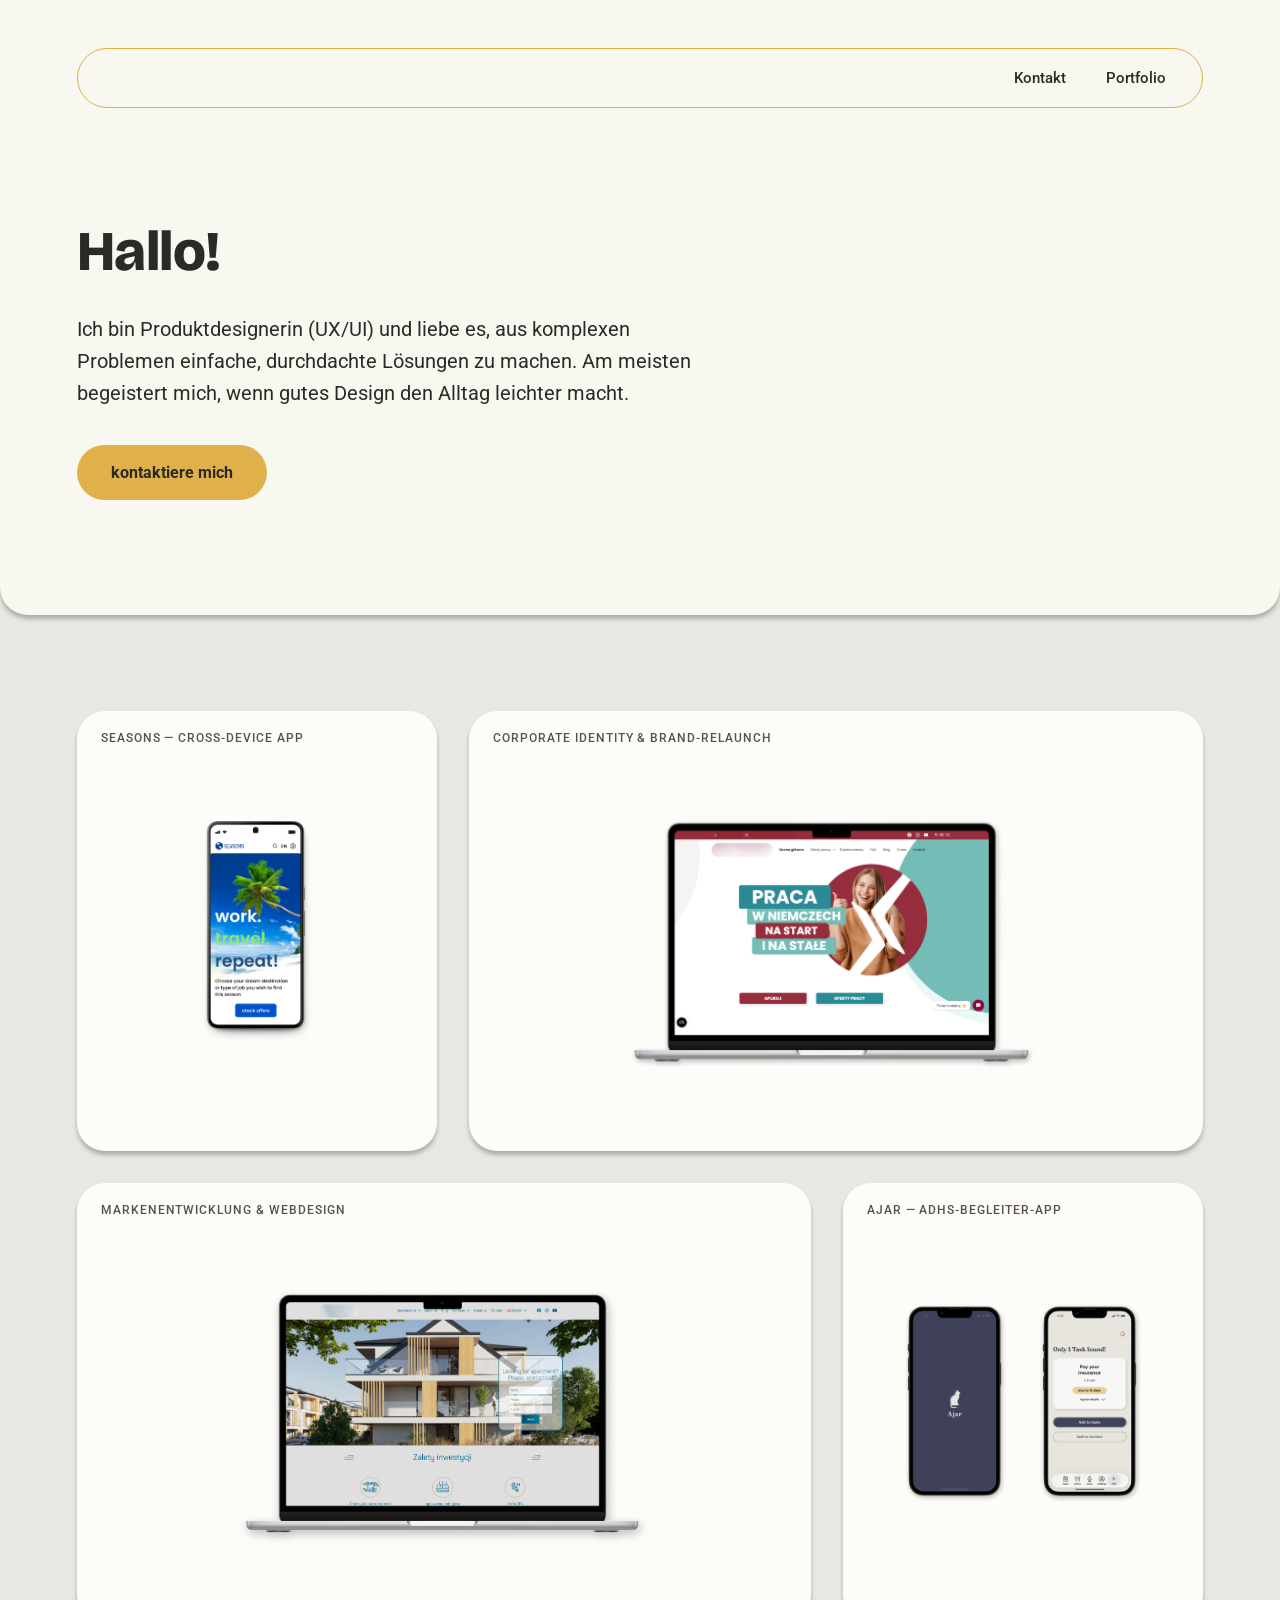
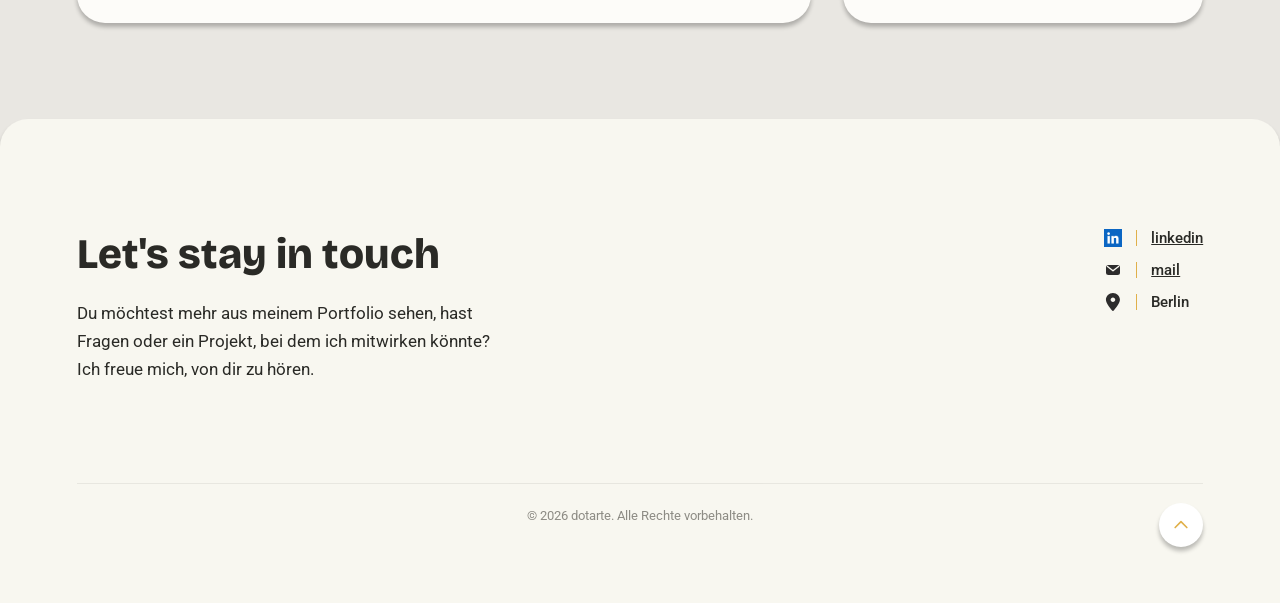
==== commit dcedfe94: "Add files via upload" ====
--- a/index.html
+++ b/index.html
@@ -29,46 +29,38 @@
   <div class="portfolio-grid">
 
     <div class="portfolio-row">
-      <div class="project-card is-placeholder card-small">
-        <span class="card-label">Bald verfügbar</span>
+      <div class="project-card is-placeholder card-small" tabindex="0">
+        <span class="card-label">Seasons — Cross‑Device App</span>
         <div class="card-media">
-          <div class="device-phone">
-            <div class="screen"><div class="blur-fill"></div></div>
-          </div>
+          <img class="placeholder-mockup" src="images/seasons-mockup.png" alt="Seasons App Startbildschirm: „work. travel. repeat!“ vor Strand-Hintergrund">
         </div>
-        <p class="card-desc">Mobile App Konzept — folgt in Kürze.</p>
+        <p class="card-desc">Job‑ &amp; Reise-App, plattformübergreifend nutzbar — mehr folgt in Kürze.</p>
       </div>
 
-      <div class="project-card is-placeholder card-large">
-        <span class="card-label">Bald verfügbar</span>
+      <div class="project-card is-placeholder card-large" tabindex="0">
+        <span class="card-label">Corporate Identity &amp; Brand‑Relaunch</span>
         <div class="card-media">
-          <div class="device-laptop">
-            <div class="lid"><div class="screen"><div class="blur-fill"></div></div></div>
-            <div class="base"></div>
-          </div>
+          <img class="placeholder-mockup-wide" src="images/jobsite-redesign-mockup.png" alt="Laptop-Mockup einer Recruiting-Website mit Startseite für Jobangebote in Deutschland">
         </div>
-        <p class="card-desc">Web-Plattform Redesign — folgt in Kürze.</p>
+        <p class="card-desc">Entwicklung der gesamten Corporate Identity (Logo, Farbwelt, Print‑Materialien) für eine Recruiting‑Marke. Die Website‑Umsetzung erfolgte unter meiner Art Direction — mehr folgt in Kürze.</p>
       </div>
     </div>
 
     <div class="portfolio-row">
-      <div class="project-card is-placeholder card-large">
-        <span class="card-label">Bald verfügbar</span>
+      <div class="project-card is-placeholder card-large" tabindex="0">
+        <span class="card-label">Markenentwicklung &amp; Webdesign</span>
         <div class="card-media">
-          <div class="device-laptop">
-            <div class="lid"><div class="screen"><div class="blur-fill"></div></div></div>
-            <div class="base"></div>
-          </div>
+          <img class="placeholder-mockup-wide" src="images/realestate-brand-mockup.png" alt="Laptop-Mockup einer Immobilien-Investment-Website mit Kontaktformular und Ausstattungsmerkmalen">
         </div>
-        <p class="card-desc">Dashboard & Datenvisualisierung — folgt in Kürze.</p>
+        <p class="card-desc">Vollständige Markenentwicklung für ein Immobilienprojekt — Logo, Farbwelt, Website und Exposé. Mehr folgt in Kürze.</p>
       </div>
 
       <a href="projects/ajar.html" class="project-card is-link card-small">
-        <span class="card-label">Ajar — Case Study</span>
+        <span class="card-label">Ajar — ADHS‑Begleiter‑App</span>
         <div class="card-media">
           <div class="ajar-preview">
-            <img src="projects/images/ajar-mockup.png" alt="Ajar App Splash Screen">
-            <img src="projects/images/phone1-scan.png" alt="Ajar Foto-Scan Screen">
+            <img src="projects/images/ajar-mockup-home.png" alt="Ajar App Splash Screen">
+            <img src="projects/images/phone1-scan-home.png" alt="Ajar Foto-Scan Screen">
           </div>
         </div>
         <div class="card-desc">
@@ -126,17 +118,37 @@
   // card boundary can end up under the cursor and cause rapid flicker
   // between neighboring cards. A short hide-delay (with an immediate
   // cancel on re-entry) smooths that out.
+  //
+  // The same .is-active class also powers keyboard focus (so the
+  // description isn't hover-only for keyboard users) and a tap-to-reveal
+  // on touch devices for the non-link placeholder cards, which have no
+  // hover or focus at all.
   document.querySelectorAll('.project-card').forEach(function (card) {
     var hideTimer = null;
-    card.addEventListener('mouseenter', function () {
+
+    function show() {
       clearTimeout(hideTimer);
       card.classList.add('is-active');
-    });
-    card.addEventListener('mouseleave', function () {
+    }
+    function hideSoon() {
       hideTimer = setTimeout(function () {
         card.classList.remove('is-active');
       }, 120);
-    });
+    }
+
+    card.addEventListener('mouseenter', show);
+    card.addEventListener('mouseleave', hideSoon);
+    card.addEventListener('focus', show);
+    card.addEventListener('blur', hideSoon);
+
+    if (card.classList.contains('is-placeholder')) {
+      card.addEventListener('click', function (e) {
+        if (!card.classList.contains('is-active')) {
+          e.preventDefault();
+          show();
+        }
+      });
+    }
   });
 
   document.getElementById('copyright-year').textContent = new Date().getFullYear();
--- a/styles.css
+++ b/styles.css
@@ -144,7 +144,7 @@
 }
 
 .project-card {
-  background: var(--white);
+  background: #fdfcf9;
   border-radius: var(--radius);
   box-shadow: var(--card-shadow);
   padding: clamp(28px, 4vw, 48px);
@@ -155,6 +155,10 @@
   position: relative;
   overflow: hidden;
   transition: transform 0.25s ease, box-shadow 0.25s ease;
+}
+
+.project-card.is-white-bg {
+  background: var(--white);
 }
 
 .project-card.is-link {
@@ -287,6 +291,10 @@
   flex-shrink: 0;
 }
 
+.card-status.is-shipped::before {
+  background: #6f8f5c;
+}
+
 .card-text {
   margin: 0;
   font-size: inherit;
@@ -315,6 +323,35 @@
 }
 
 /* device frames */
+.placeholder-mockup-wide {
+  width: 100%;
+  height: auto;
+  max-height: 300px;
+  object-fit: contain;
+  display: block;
+  margin: 0 auto;
+  border-radius: 10px;
+}
+
+.placeholder-mockup {
+  width: auto;
+  max-width: 150px;
+  max-height: 220px;
+  height: auto;
+  display: block;
+  margin: 0 auto;
+  transition: max-height 0.4s cubic-bezier(0.4, 0, 0.2, 1);
+}
+
+.project-card.card-small:hover .placeholder-mockup,
+.project-card.card-small.is-active .placeholder-mockup {
+  max-height: 145px;
+}
+
+.project-card.card-large .card-media {
+  margin-top: 32px;
+}
+
 .device-phone {
   width: 100%;
   max-width: 150px;
@@ -392,12 +429,20 @@
 
 .ajar-preview img {
   border-radius: 16px;
+  width: auto;
   height: auto;
   min-width: 0;
-}
-
-.ajar-preview img:first-child,
-.ajar-preview img:last-child { width: 48%; max-width: 120px; }
+  max-height: 220px;
+  transition: max-height 0.4s cubic-bezier(0.4, 0, 0.2, 1);
+}
+
+.project-card.card-small:hover .ajar-preview img,
+.project-card.card-small.is-active .ajar-preview img {
+  max-height: 145px;
+}
+
+.ajar-preview img:first-child { max-width: 150px; }
+.ajar-preview img:last-child { max-width: 175px; }
 
 @media (max-width: 780px) {
   .portfolio-row { flex-direction: column; }
@@ -510,3 +555,11 @@
 @media (max-width: 780px) {
   .contact-inner { flex-direction: column; }
 }
+
+/* ---------- ACCESSIBILITY: visible keyboard focus ---------- */
+a:focus-visible,
+button:focus-visible,
+.project-card:focus-visible {
+  outline: 2px solid #383b56;
+  outline-offset: 3px;
+}
